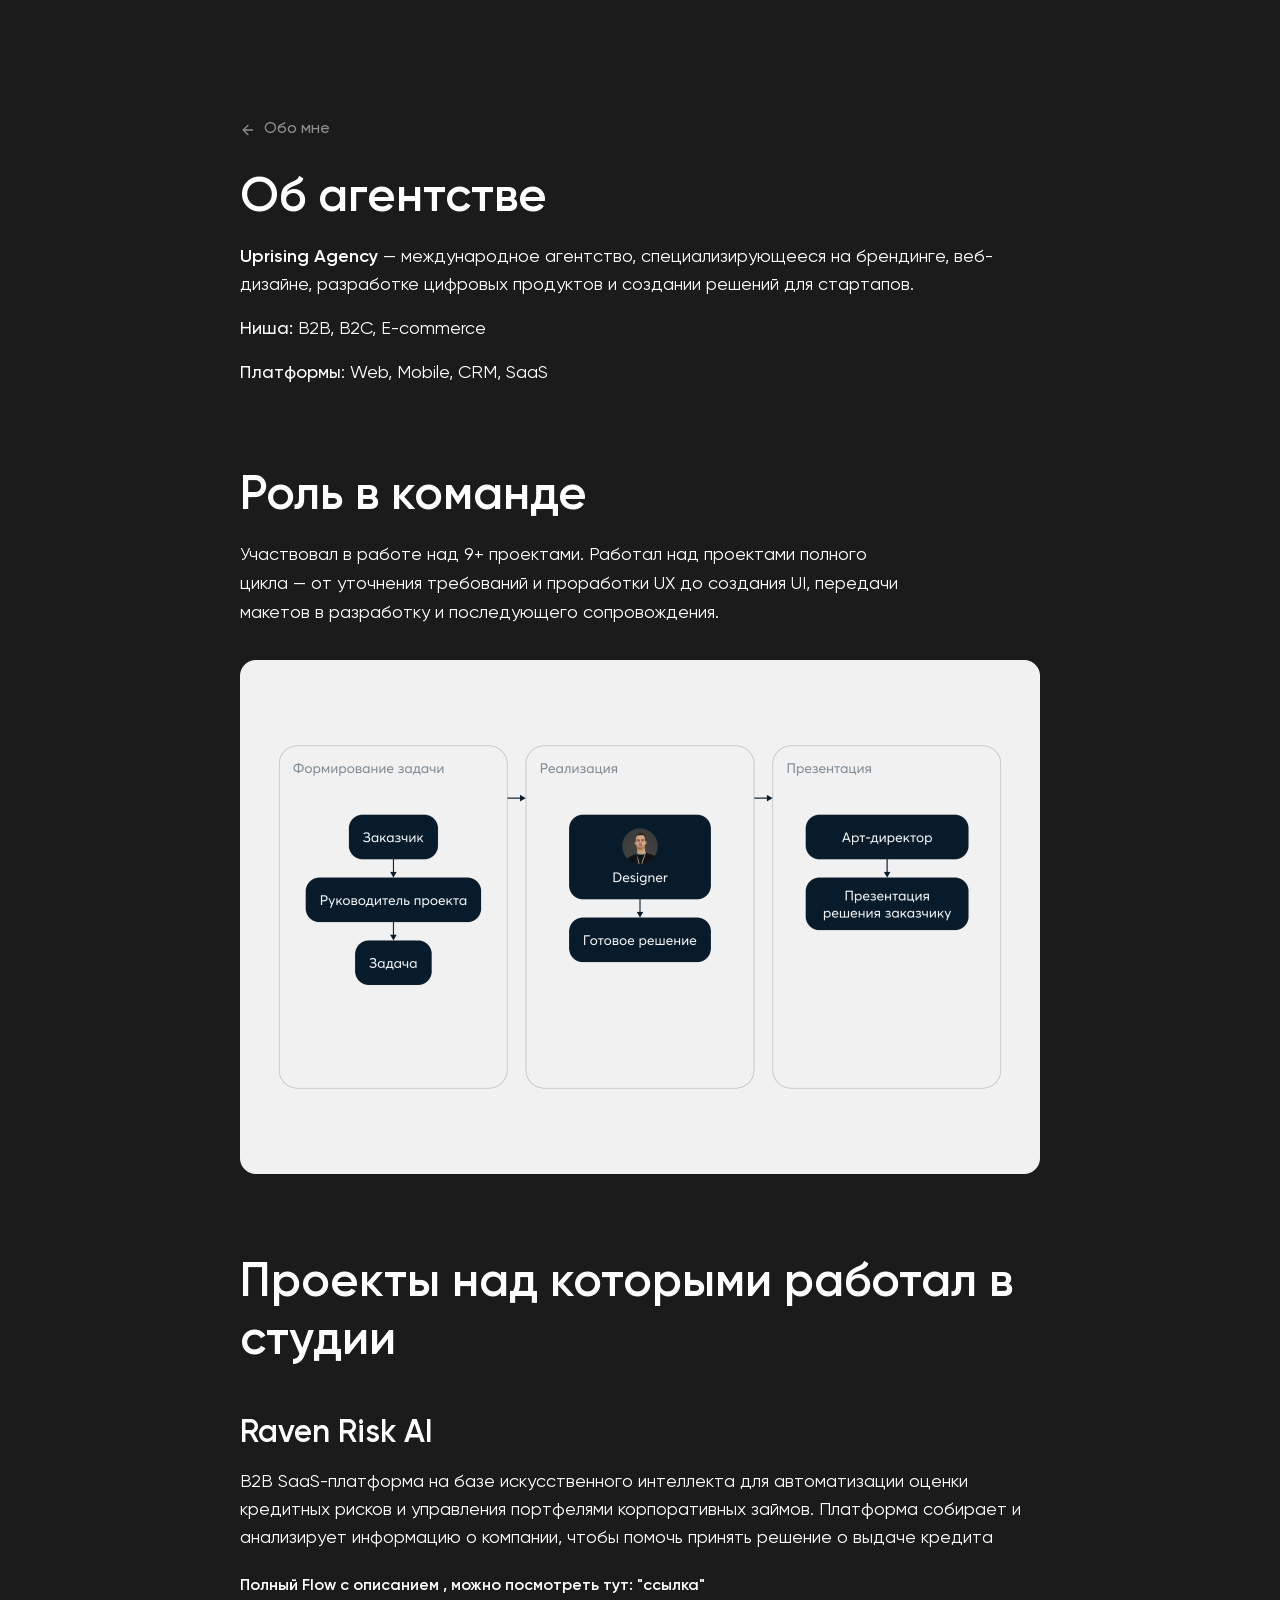
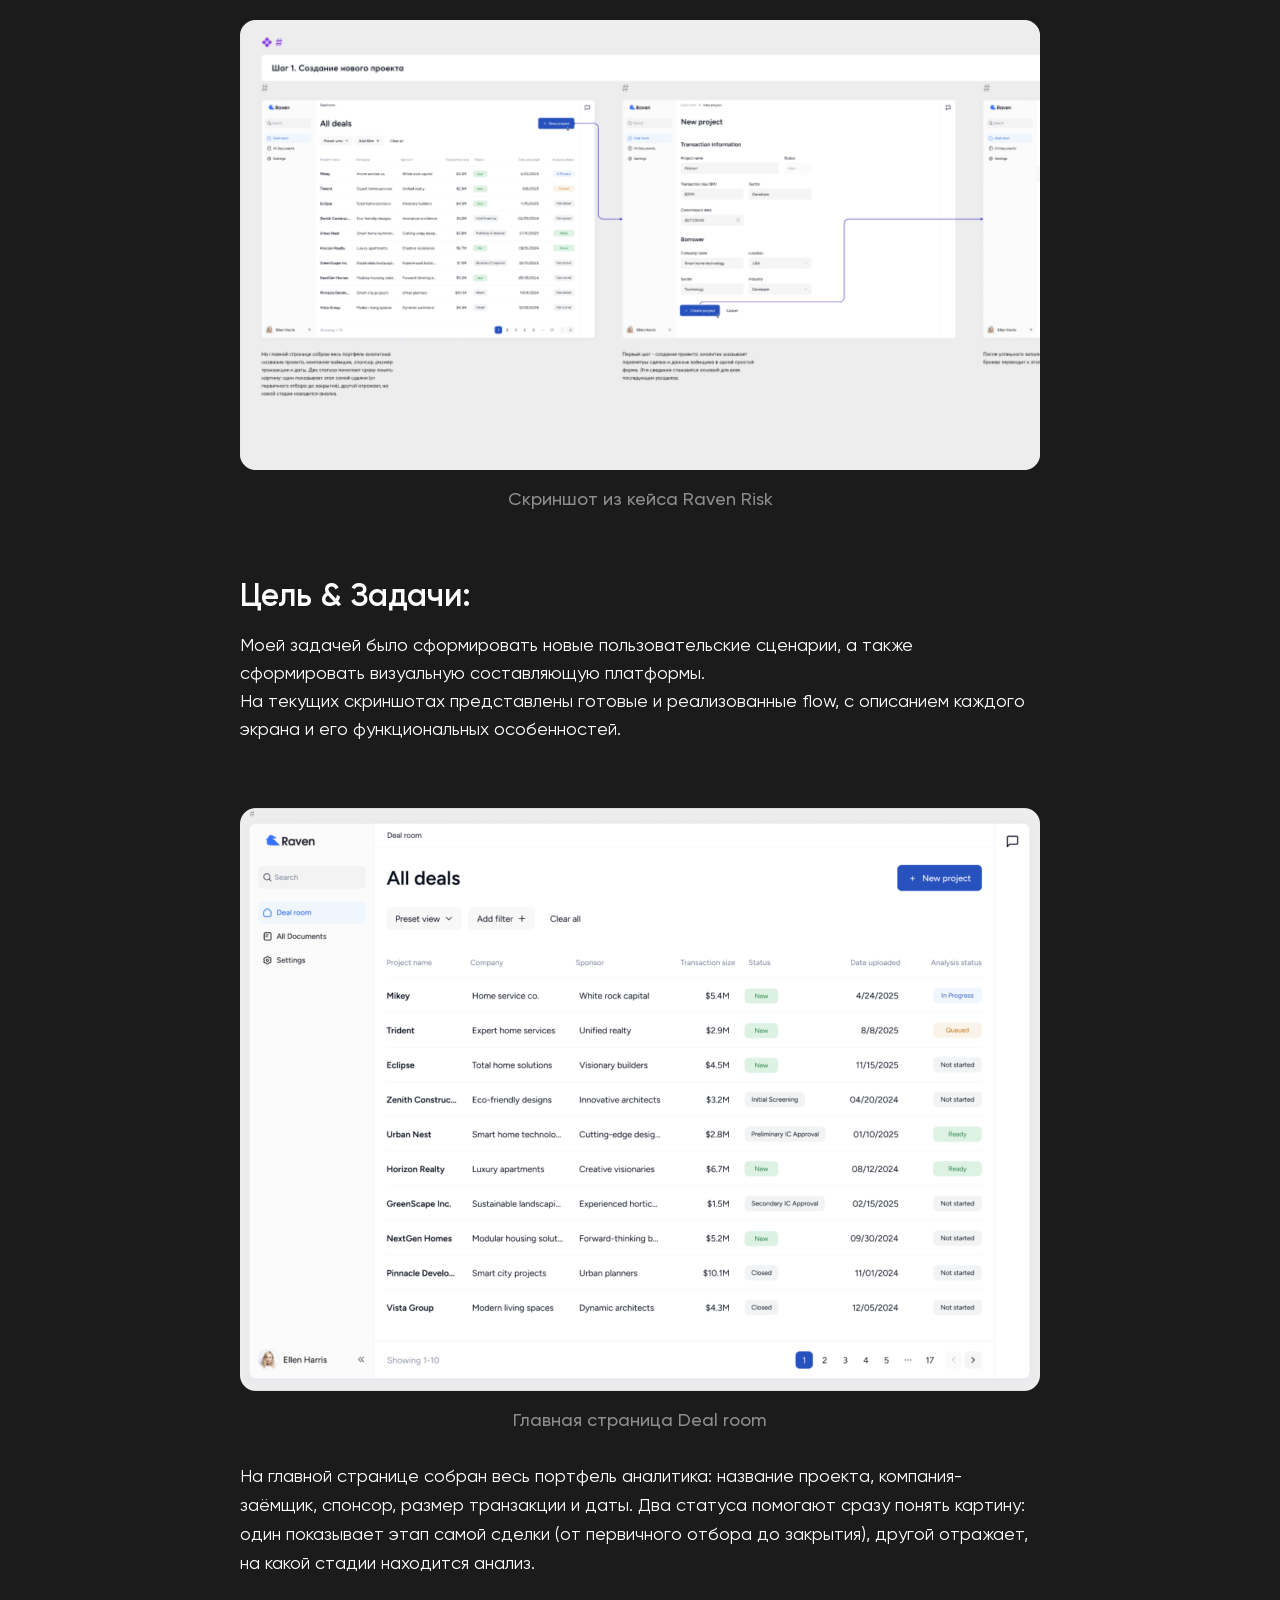
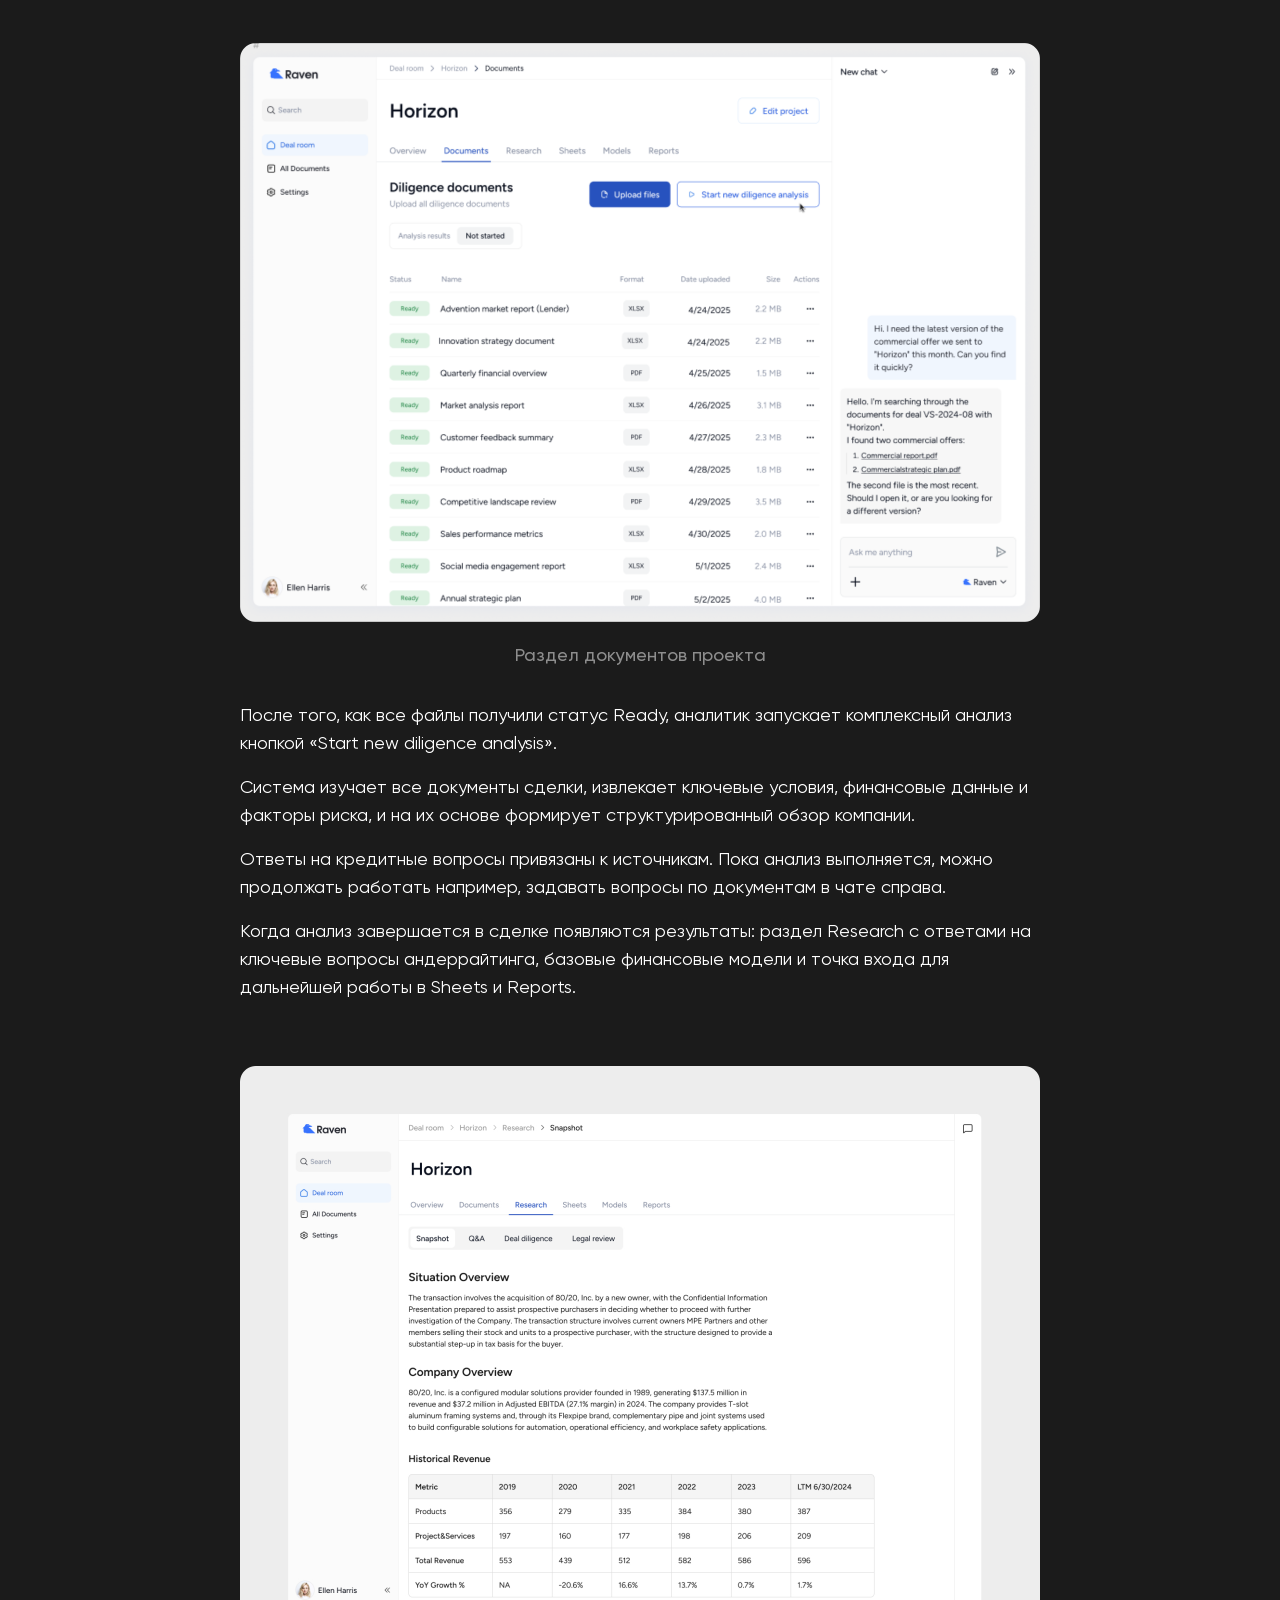
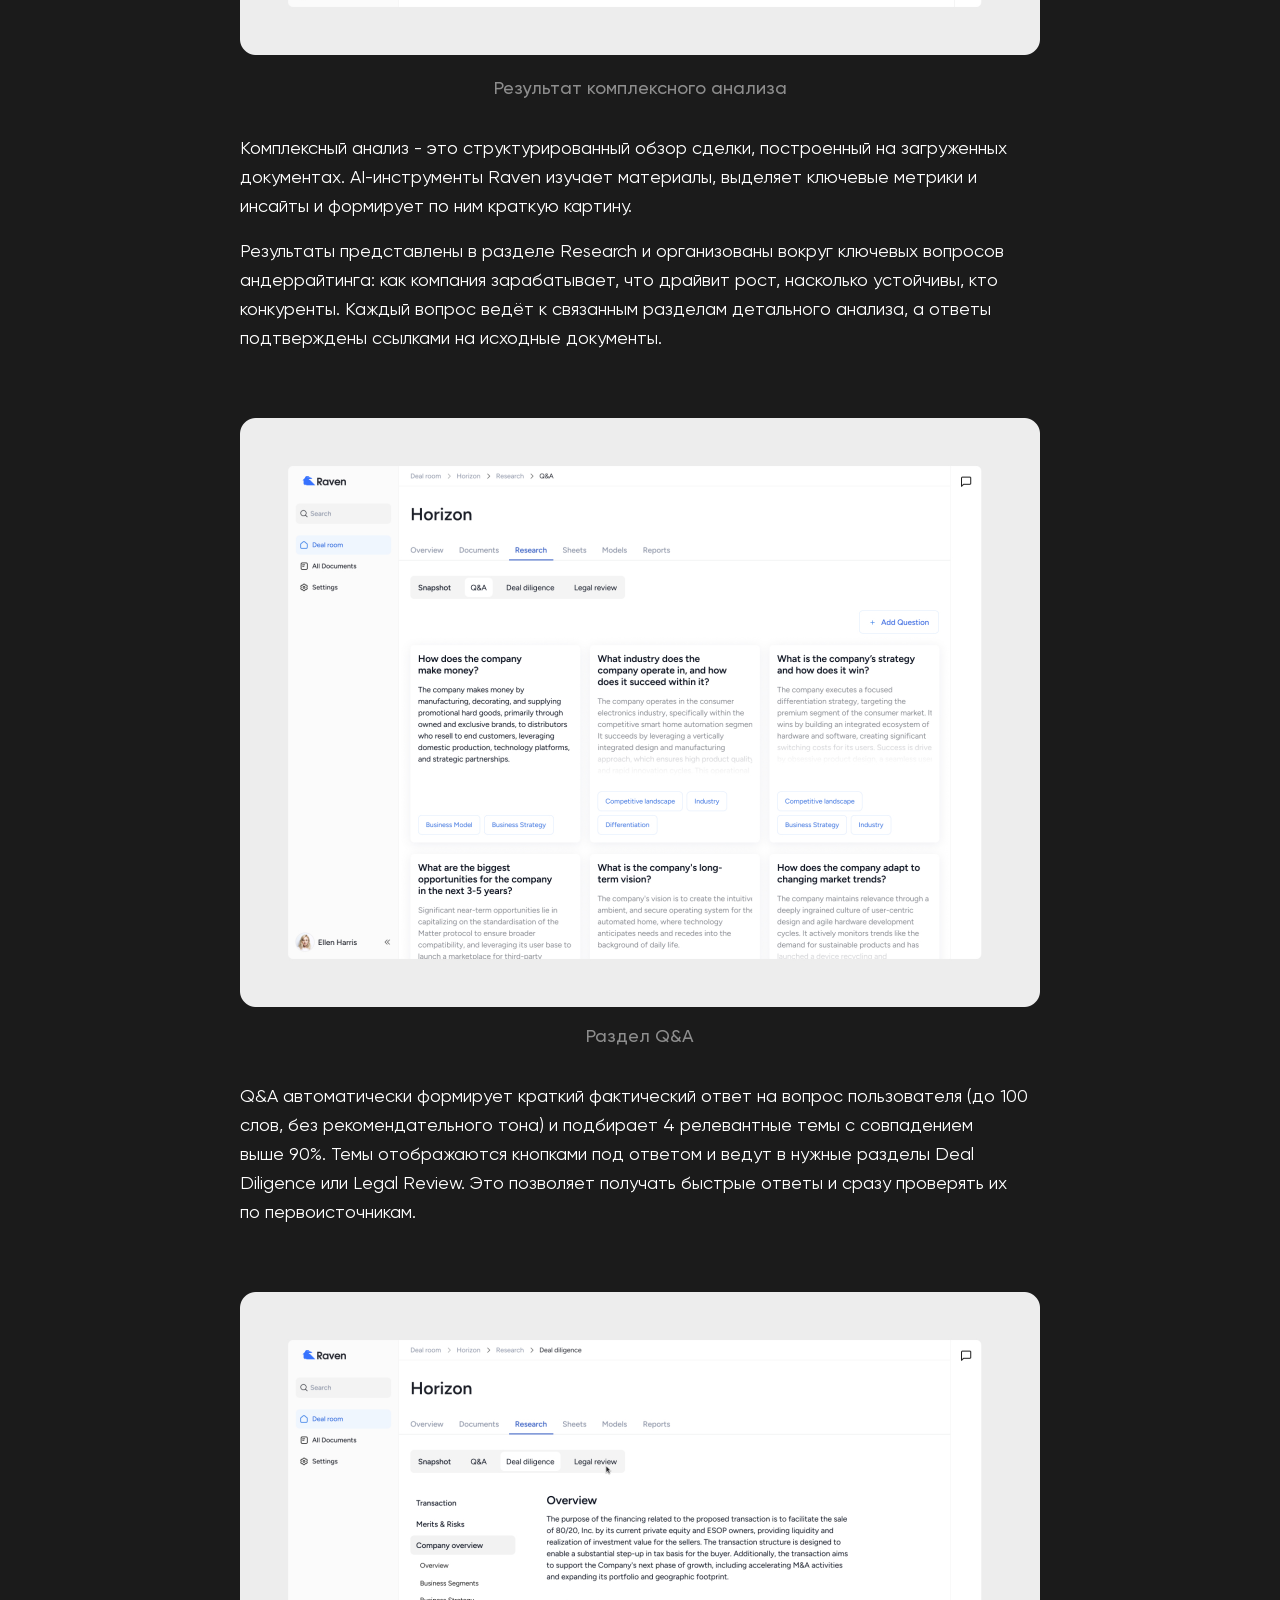
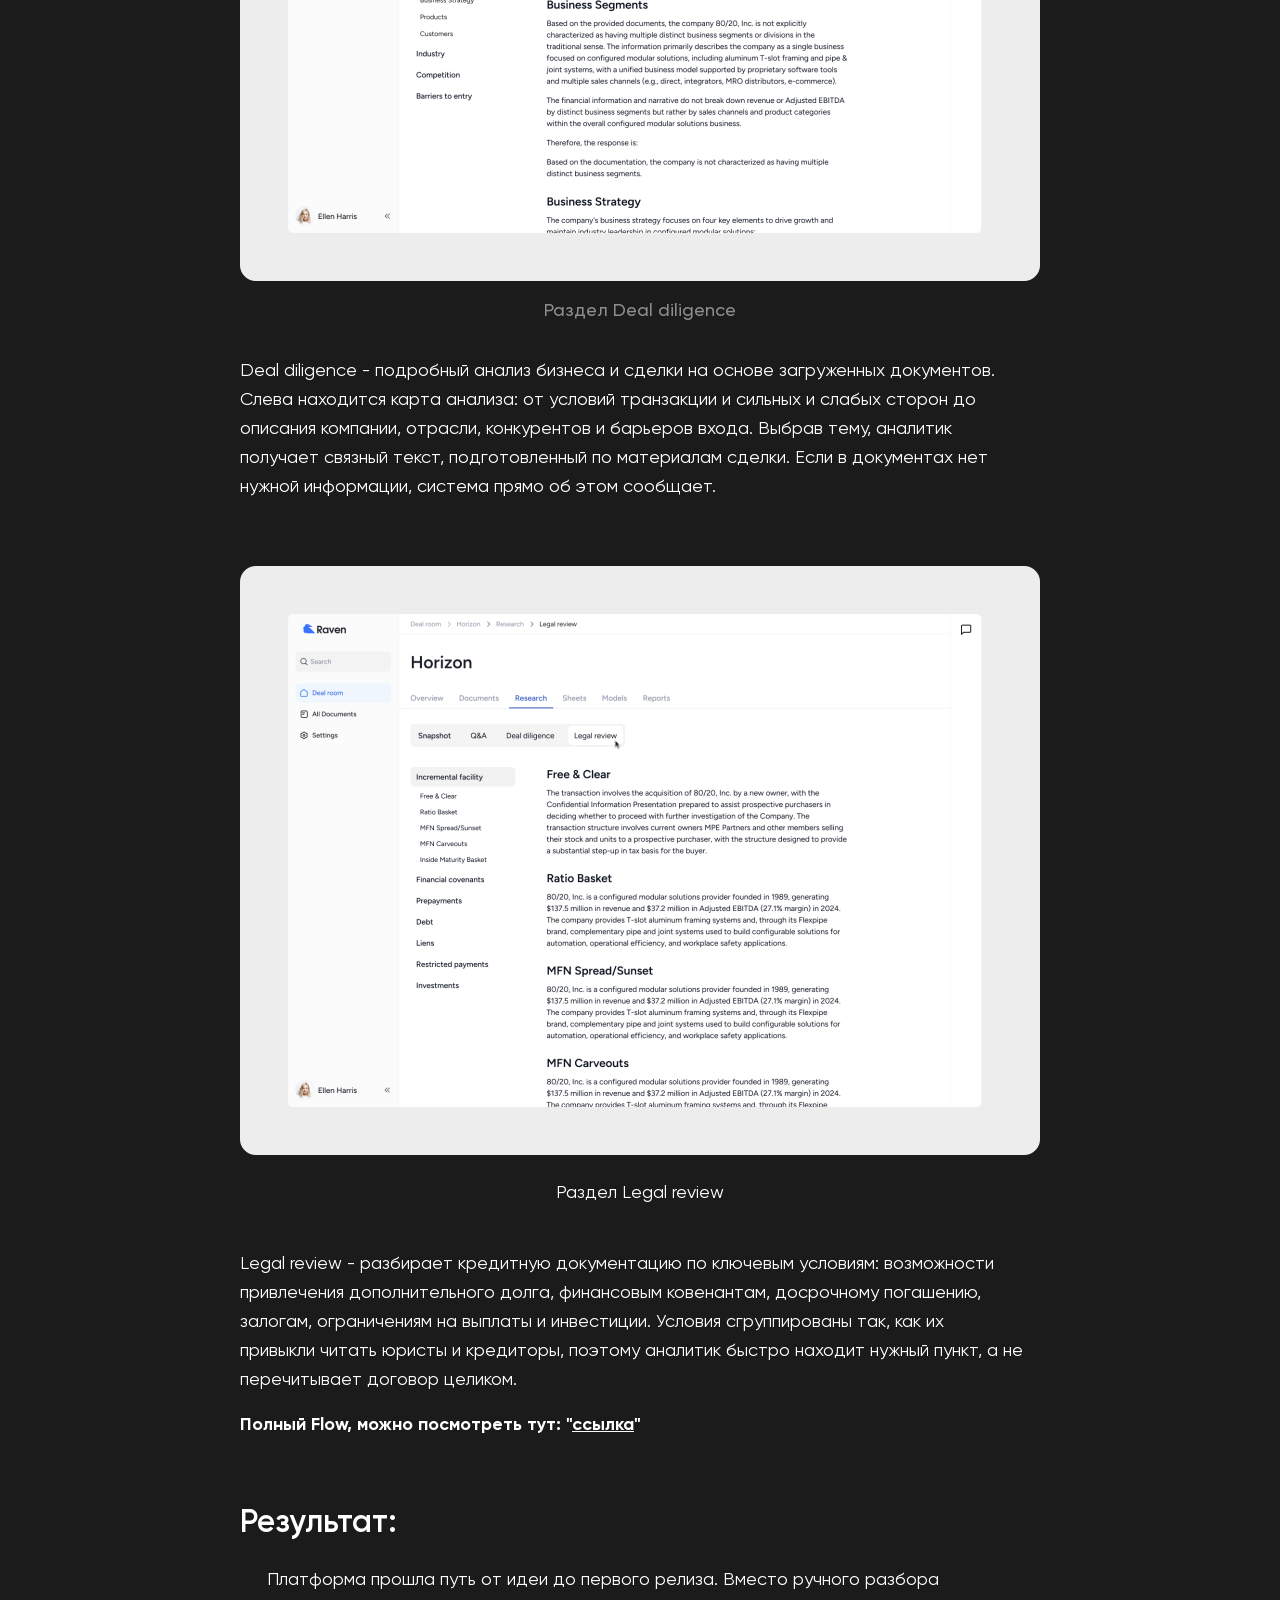
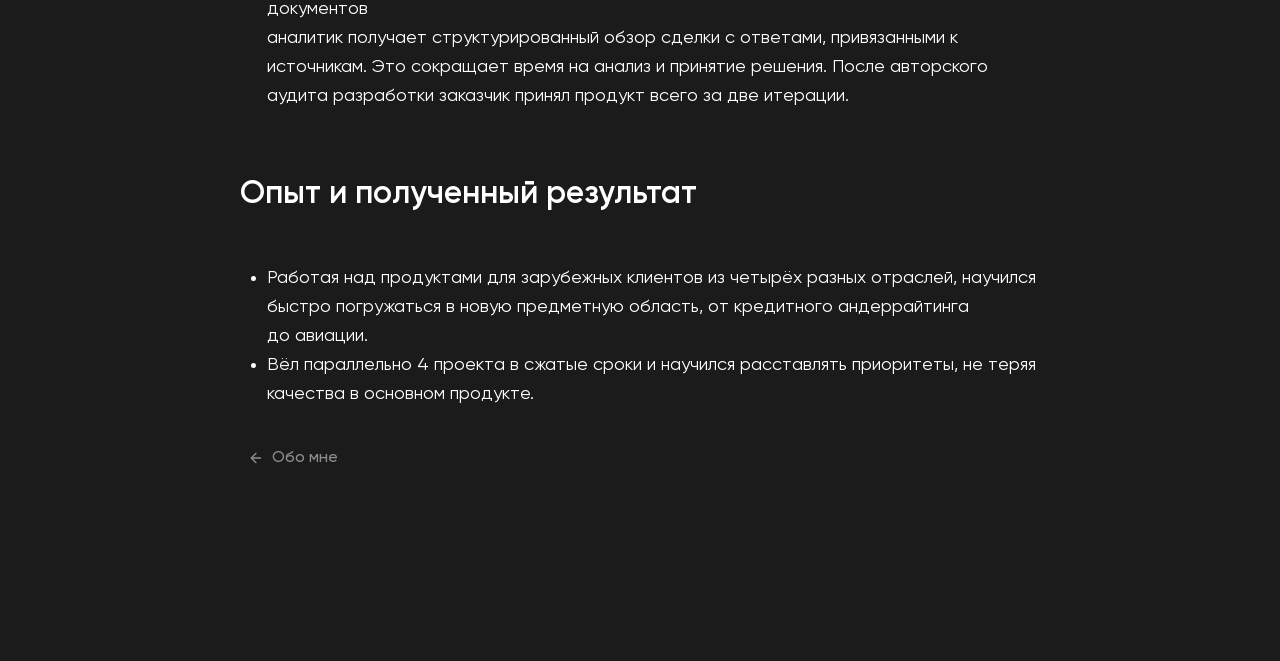
==== upricing.html @ 01b484eb "Add files via upload" ====
<!doctype html>
<html lang="ru">
<head>
  <meta charset="utf-8">
  <meta name="viewport" content="width=device-width, initial-scale=1">
  <title>Кейс Upricing — Эдгар Боровский</title>
  <link rel="stylesheet" href="styles.css">
  <link rel="stylesheet" href="case.css">
</head>
<body>
  <main class="cs" id="top">
    <a class="cs-back" href="index.html#cases">
      <img src="assets/arrow-left.svg" alt="" width="16" height="16">
      Обо мне
    </a>

    <div class="cs-content">
      <section class="cs-stack">
        <h1 class="cs-h2">Об агентстве</h1>
        <div class="cs-about">
          <p><strong>Uprising Agency</strong> — международное агентство, специализирующееся на брендинге, веб-<br class="wide">дизайне, разработке цифровых продуктов и создании решений для стартапов.</p>
          <p><b>Ниша:</b> B2B, B2C, E-commerce</p>
          <p><b>Платформы</b>: Web, Mobile, CRM, SaaS</p>
        </div>
      </section>

      <section class="cs-stack cs-stack--32">
        <div class="cs-stack">
          <h2 class="cs-h2">Роль в команде</h2>
          <p class="cs-role">Участвовал в работе над 9+ проектами. Работал над проектами полного <br class="wide">цикла — от уточнения требований и проработки UX до создания UI, передачи <br class="wide">макетов в разработку и последующего сопровождения.</p>
        </div>
        <img class="cs-shot" src="assets/case/role.png" alt="Схема работы: формирование задачи, реализация, презентация" width="800" height="514">
      </section>

      <section class="cs-stack cs-stack--44">
        <h2 class="cs-h2">Проекты над которыми работал в <br class="wide">студии</h2>

        <div class="cs-stack cs-stack--64">
          <div class="cs-stack cs-stack--24">
            <div class="cs-stack cs-stack--24">
              <div class="cs-stack">
                <h3 class="cs-h3">Raven Risk AI</h3>
                <p class="cs-text">B2B SaaS-платформа на базе искусственного интеллекта для автоматизации оценки <br class="wide">кредитных рисков и управления портфелями корпоративных займов. Платформа собирает и <br class="wide">анализирует информацию о компании, чтобы помочь принять решение о выдаче кредита</p>
              </div>
              <p class="cs-flow">Полный Flow с описанием , можно посмотреть тут: "<a href="#">ссылка</a>"</p>
            </div>
            <figure class="cs-figure">
              <img class="cs-shot" src="assets/case/raven-flow.png" alt="Flow создания нового проекта в Raven Risk" width="800" height="450">
              <figcaption class="cs-caption">Скриншот из кейса Raven Risk</figcaption>
            </figure>
          </div>

          <div class="cs-stack">
            <h3 class="cs-h3">Цель &amp; Задачи:</h3>
            <p class="cs-text">Моей задачей было сформировать новые пользовательские сценарии, а также <br class="wide">сформировать визуальную составляющую платформы.<br>На текущих скриншотах представлены готовые и реализованные flow, с описанием каждого <br class="wide">экрана и его функциональных особенностей.</p>
          </div>

          <div class="cs-stack cs-stack--28">
            <figure class="cs-figure">
              <img class="cs-shot" src="assets/case/deal-room.png" alt="Главная страница Deal room" width="800" height="583">
              <figcaption class="cs-caption">Главная страница Deal room</figcaption>
            </figure>
            <p class="cs-body">На главной странице собран весь портфель аналитика: название проекта, компания-<br class="wide">заёмщик, спонсор, размер транзакции и даты. Два статуса помогают сразу понять картину: <br class="wide">один показывает этап самой сделки (от первичного отбора до закрытия), другой отражает, <br class="wide">на какой стадии находится анализ.</p>
          </div>

          <div class="cs-stack cs-stack--32">
            <figure class="cs-figure cs-figure--20">
              <img class="cs-shot" src="assets/case/documents.png" alt="Раздел документов проекта" width="800" height="579" style="height: auto; aspect-ratio: 800 / 578.947;">
              <figcaption class="cs-caption">Раздел документов проекта</figcaption>
            </figure>
            <div class="cs-text cs-paragraphs">
              <p>После того, как все файлы получили статус Ready, аналитик запускает комплексный анализ <br class="wide">кнопкой «Start new diligence analysis».</p>
              <p>Система изучает все документы сделки, извлекает ключевые условия, финансовые данные и <br class="wide">факторы риска, и на их основе формирует структурированный обзор компании.</p>
              <p>Ответы на кредитные вопросы привязаны к источникам. Пока анализ выполняется, можно <br class="wide">продолжать работать например, задавать вопросы по документам в чате справа.</p>
              <p>Когда анализ завершается в сделке появляются результаты: раздел Research с ответами на <br class="wide">ключевые вопросы андеррайтинга, базовые финансовые модели и точка входа для <br class="wide">дальнейшей работы в Sheets и Reports.</p>
            </div>
          </div>

          <div class="cs-stack cs-stack--32">
            <figure class="cs-figure cs-figure--20">
              <img class="cs-shot" src="assets/case/analysis.png" alt="Результат комплексного анализа" width="800" height="589">
              <figcaption class="cs-caption">Результат комплексного анализа</figcaption>
            </figure>
            <div class="cs-body cs-paragraphs">
              <p>Комплексный анализ - это структурированный обзор сделки, построенный на загруженных <br class="wide">документах. AI-инструменты Raven изучает материалы, выделяет ключевые метрики и <br class="wide">инсайты и формирует по ним краткую картину.</p>
              <p>Результаты представлены в разделе Research и организованы вокруг ключевых вопросов <br class="wide">андеррайтинга: как компания зарабатывает, что драйвит рост, насколько устойчивы, кто <br class="wide">конкуренты. Каждый вопрос ведёт к связанным разделам детального анализа, а ответы <br class="wide">подтверждены ссылками на исходные документы.</p>
            </div>
          </div>

          <div class="cs-stack cs-stack--32">
            <figure class="cs-figure">
              <img class="cs-shot" src="assets/case/qa.png" alt="Раздел Q&amp;A" width="800" height="589">
              <figcaption class="cs-caption">Раздел Q&amp;A</figcaption>
            </figure>
            <p class="cs-body">Q&amp;A автоматически формирует краткий фактический ответ на вопрос пользователя (до 100 <br class="wide">слов, без рекомендательного тона) и подбирает 4 релевантные темы с совпадением <br class="wide">выше 90%. Темы отображаются кнопками под ответом и ведут в нужные разделы Deal <br class="wide">Diligence или Legal Review. Это позволяет получать быстрые ответы и сразу проверять их <br class="wide">по первоисточникам.</p>
          </div>

          <div class="cs-stack cs-stack--32">
            <figure class="cs-figure">
              <img class="cs-shot" src="assets/case/deal-diligence.png" alt="Раздел Deal diligence" width="800" height="589">
              <figcaption class="cs-caption">Раздел Deal diligence</figcaption>
            </figure>
            <p class="cs-body">Deal diligence - подробный анализ бизнеса и сделки на основе загруженных документов. <br class="wide">Слева находится карта анализа: от условий транзакции и сильных и слабых сторон до <br class="wide">описания компании, отрасли, конкурентов и барьеров входа. Выбрав тему, аналитик <br class="wide">получает связный текст, подготовленный по материалам сделки. Если в документах нет <br class="wide">нужной информации, система прямо об этом сообщает.</p>
          </div>

          <div class="cs-stack cs-stack--42">
            <figure class="cs-figure cs-figure--24">
              <img class="cs-shot" src="assets/case/legal-review.png" alt="Раздел Legal review" width="800" height="589">
              <figcaption class="cs-caption cs-caption--plain">Раздел Legal review</figcaption>
            </figure>
            <div class="cs-stack">
              <p class="cs-body">Legal review - разбирает кредитную документацию по ключевым условиям: возможности <br class="wide">привлечения дополнительного долга, финансовым ковенантам, досрочному погашению, <br class="wide">залогам, ограничениям на выплаты и инвестиции. Условия сгруппированы так, как их <br class="wide">привыкли читать юристы и кредиторы, поэтому аналитик быстро находит нужный пункт, а не <br class="wide">перечитывает договор целиком.</p>
              <p class="cs-flow cs-flow--bold">Полный Flow, можно посмотреть тут: "<a href="https://www.figma.com/design/3xK4tqMy4B4X67YtseuCO9/Cases?node-id=1-6911&amp;t=hED5zXnzmqrRlIx5-1" target="_blank" rel="noopener">ссылка</a>"</p>
            </div>
          </div>

          <div class="cs-stack cs-stack--24">
            <h3 class="cs-h3">Результат:</h3>
            <p class="cs-body cs-indent">Платформа прошла путь от идеи до первого релиза. Вместо ручного разбора документов <br class="wide">аналитик получает структурированный обзор сделки с ответами, привязанными к <br class="wide">источникам. Это сокращает время на анализ и принятие решения. После авторского <br class="wide">аудита разработки заказчик принял продукт всего за две итерации.</p>
          </div>

          <div class="cs-stack cs-stack--51">
            <h3 class="cs-h3">Опыт и полученный результат</h3>
            <ul class="cs-list cs-body">
              <li>Работая над продуктами для зарубежных клиентов из четырёх разных отраслей, научился <br class="wide">быстро погружаться в новую предметную область, от кредитного андеррайтинга <br class="wide">до авиации.</li>
              <li>Вёл параллельно 4 проекта в сжатые сроки и научился расставлять приоритеты, не теряя <br class="wide">качества в основном продукте.</li>
            </ul>
          </div>
        </div>
      </section>
    </div>

    <a class="cs-back cs-back--bottom" href="index.html#cases">
      <img src="assets/arrow-left.svg" alt="" width="16" height="16">
      Обо мне
    </a>
  </main>

  <button class="to-top" type="button" aria-label="Наверх">
    <img src="assets/chevron-up.svg" alt="" width="24" height="24">
  </button>

  <script src="case.js"></script>
</body>
</html>
---- styles.css ----
/* ========== Шрифты ========== */
@font-face { font-family: "Gilroy"; font-weight: 400; font-display: swap; src: url("fonts/Gilroy-Regular.ttf") format("truetype"); }
@font-face { font-family: "Gilroy"; font-weight: 500; font-display: swap; src: url("fonts/Gilroy-Medium.ttf") format("truetype"); }
@font-face { font-family: "Gilroy"; font-weight: 600; font-display: swap; src: url("fonts/Gilroy-Semibold.ttf") format("truetype"); }
@font-face { font-family: "Averta CY"; font-weight: 400; font-display: swap; src: url("fonts/AvertaCY-Regular.otf") format("opentype"); }

/* ========== Цвета из макета ========== */
:root {
  --bg: #1b1b1b;
  --card: #202020;
  --panel: #242424;
  --info: #262626;
  --tag: #272727;
  --button: #2e2e2e;
  --active: #313131;
  --surface: #1f1f1f;
  --border: #2f2f2f;
  --button-hover: #0058fb;
  --button-pressed: #2c76ff;
  --text: #fff;
}

/* ========== База ========== */
*, *::before, *::after { box-sizing: border-box; margin: 0; padding: 0; }
html { scroll-behavior: smooth; }
#contacts, #cases { scroll-margin-top: 40px; }
body {
  background: var(--bg);
  color: var(--text);
  font-family: "Gilroy", sans-serif;
  font-size: 16px;
  line-height: 24px;
  -webkit-font-smoothing: antialiased;
  overflow-wrap: break-word;
}
img { display: block; }
a { color: inherit; text-decoration: none; }
button { font: inherit; color: inherit; background: none; border: 0; cursor: pointer; }
a:focus-visible, button:focus-visible { outline: 2px solid var(--text); outline-offset: 2px; }
.underline { text-decoration: underline; text-decoration-thickness: from-font; text-underline-position: from-font; }

/* ========== Навигация, закреплённая внизу экрана ========== */
.dock {
  position: fixed;
  z-index: 10;
  bottom: 28px;
  left: 50%;
  transform: translateX(-50%);
  width: 494px;
  padding: 12px 16px;
  border-radius: 100px;
  background: var(--panel);
}
.nav { display: flex; align-items: center; gap: 4px; }
.nav a { flex-shrink: 0; padding: 8px 20px; border-radius: 100px; font-weight: 500; line-height: 19px; white-space: nowrap; }
.nav a.is-active { padding-block: 12px; background: var(--active); font-weight: 600; line-height: 20px; }

/* ========== Колонка страницы ========== */
.page { width: 800px; margin: 0 auto; padding: 120px 0 124px; }

/* ========== Обо мне ========== */
.about { display: flex; flex-direction: column; gap: 44px; }
.about__head { display: flex; flex-direction: column; align-items: flex-start; }
.avatar { position: relative; width: 160px; height: 160px; overflow: hidden; border-radius: 16px; background: #333; }
.avatar img { position: absolute; width: 433.53%; height: 289.08%; left: -171.18%; top: -54.7%; max-width: none; }
.about__name { margin-top: 32px; font-size: 64px; font-weight: 600; line-height: 77px; }
.about__age { margin-top: 12px; font-size: 24px; line-height: 29px; color: #ebebeb; opacity: .5; }
.about__body { display: flex; align-items: flex-start; justify-content: space-between; }
.about__text { width: 470px; font-size: 18px; line-height: 28px; text-wrap: pretty; }
.about__text p + p { margin-top: 16px; }

.aside { display: flex; flex-direction: column; gap: 15px; width: 256px; flex-shrink: 0; }
.info-card {
  position: relative;
  display: flex;
  flex-direction: column;
  align-items: flex-start;
  padding: 24px;
  border-radius: 16px;
  background: var(--info);
  font-size: 18px;
  font-weight: 500;
  line-height: 28px;
}
.info-card__label { font-size: 18px; font-weight: 500; line-height: 28px; opacity: .5; }
.info-card__phone { margin-top: 12px; line-height: 22px; }
.info-card__links { display: flex; align-items: center; gap: 8px; margin-top: 24px; }
.info-card__cv { margin-top: 24px; }
.doodle { position: absolute; pointer-events: none; }
.doodle--contacts { top: 16.9px; right: 16.46px; }
.doodle--resume { top: 13px; right: 8px; }

/* ========== Раскрывающиеся разделы ========== */
.sections { display: flex; flex-direction: column; gap: 42px; margin-top: 70px; }
.acc__toggle { display: flex; align-items: center; justify-content: space-between; width: 100%; height: 59px; text-align: left; }
.acc:first-child .acc__toggle { height: 60px; }
.acc__title { font-size: 48px; font-weight: 600; line-height: 58px; }
.acc__icon { position: relative; width: 32px; height: 32px; flex-shrink: 0; }
.acc__icon img { position: absolute; left: 1.667px; }
.acc__plus { top: 2.333px; }
.acc__minus { top: 3.333px; visibility: hidden; }
.acc.is-open .acc__plus { visibility: hidden; }
.acc.is-open .acc__minus { visibility: visible; }
.acc__panel { display: grid; grid-template-rows: 0fr; visibility: hidden; transition: grid-template-rows .35s ease, visibility .35s; }
.acc.is-open .acc__panel { grid-template-rows: 1fr; visibility: visible; }
.acc__clip { min-height: 0; overflow: hidden; }
.acc__content { margin-top: 32px; }

/* Навыки */
.abilities { display: flex; align-items: flex-start; gap: 44px; }
.abilities__col { display: flex; flex-direction: column; gap: 42px; }
.abilities__col--left { width: 396px; }
.abilities__col--right { width: 360px; }
.group { display: flex; flex-direction: column; gap: 16px; }
.group--ai { gap: 24px; }
.group__title { font-size: 32px; font-weight: 600; line-height: 38px; }
.subgroup { display: flex; flex-direction: column; gap: 16px; }
.subgroup__title { font-size: 24px; font-weight: 600; line-height: 29px; }
.tags { display: flex; flex-direction: column; gap: 16px; }
.tags ul { display: flex; gap: 12px; list-style: none; }
.tags li { flex-shrink: 0; padding: 8px 12px; border: 1px solid var(--border); border-radius: 16px; background: var(--tag); white-space: nowrap; }
.note { margin-top: 12px; opacity: .5; }

/* Достижения */
.awards { display: flex; gap: 16px; }
.award { display: flex; flex-direction: column; justify-content: space-between; gap: 24px; width: 390px; padding: 24px; border-radius: 16px; background: var(--surface); }
.award__main { display: flex; flex-direction: column; gap: 16px; }
.award__photo { position: relative; height: 240px; border: 1px solid var(--border); border-radius: 8px; overflow: hidden; }
.award__photo img { position: absolute; left: 0; top: -.01%; width: 100.69%; height: 100.02%; max-width: none; }
.award__art { position: relative; height: 240px; }
.award__art img { position: absolute; left: calc(50% + .31px); top: calc(50% + .24px); transform: translate(-50%, -50%); }
.award__text { font-size: 18px; line-height: 28px; }
.years { display: flex; gap: 8px; list-style: none; }
.years li { padding: 4px 8px 3px; border-radius: 7px; background: rgba(167, 167, 167, .06); font-family: "Averta CY", "Gilroy", sans-serif; line-height: 19px; }

/* Опыт работы */
.jobs { display: flex; flex-direction: column; gap: 28px; }
.job { display: flex; flex-direction: column; align-items: flex-start; gap: 24px; padding: 24px; border-radius: 16px; background: var(--surface); font-size: 18px; line-height: 28px; }
.job .button { font-size: 16px; }
.job__body { display: flex; flex-direction: column; gap: 24px; width: 100%; }
.job--first .job__body { gap: 20px; }
.job__head { display: flex; align-items: center; gap: 16px; }
.job__name { margin-bottom: 4px; font-size: 24px; font-weight: 600; line-height: 29px; }
.job__dates { opacity: .5; }
.job__results { max-width: 734px; }
.job__results > p { margin-bottom: 16px; }
.job--first .job__results > p { font-weight: 500; }
.job__results ul { list-style: none; }
.job__results li { position: relative; margin-left: 27px; }
.job__results li::before { content: ""; position: absolute; left: -16px; top: 12px; width: 4px; height: 4px; border-radius: 50%; background: currentColor; }

.logo { position: relative; flex-shrink: 0; width: 76px; height: 76px; overflow: hidden; border-radius: 16px; background: #fff; }
.logo > img { position: absolute; max-width: none; }
.logo--uprising > img { left: 12.6%; top: 12.96%; width: 73.88%; height: 73.88%; }
.logo--carloson { background: #bcbcbc; }
.logo--carloson > img, .logo--disarto > img { inset: 0; width: 100%; height: 100%; object-fit: cover; }
.logo--bash > img { left: 14.82%; top: 14.25%; width: 70.74%; height: 70.74%; }

/* Образование */
.study { display: flex; align-items: stretch; gap: 16px; }
.study__card { display: flex; flex-direction: column; gap: 32px; padding: 24px; border-radius: 16px; background: var(--surface); }
.study__card--main { width: 487px; min-height: 402px; }
.study__card--extra { width: 297px; }
.study__title { font-size: 24px; font-weight: 600; line-height: 29px; }
.study__college { display: flex; flex-direction: column; align-items: flex-start; gap: 16px; font-size: 18px; line-height: 28px; }
.study__link { font-weight: 600; line-height: 22px; }
.study .logo { width: 52px; height: 52px; border-radius: 13px; }
.logo--college { background: linear-gradient(to bottom, #1636fe, #7c24f2); }
.logo--disarto { background: #afafaf; }
.logo--figma { background: #303030; }
.logo--figma > img { left: 16.25px; top: 11.375px; width: 19.5px; height: 29.25px; object-fit: cover; }
/* Значок колледжа собран из восьми частей, как в макете */
.part { position: absolute; }
.part--0 { left: 36.4px; top: 29.9px; width: 7.8px; height: 26px; }
.part--1 { left: 29.9px; top: 36.4px; width: 5.2px; height: 20.8px; }
.part--2 { left: 5.2px; top: 27.3px; width: 7.8px; height: 26px; transform: rotate(90deg); }
.part--3 { left: 2.6px; top: 22.1px; width: 5.2px; height: 20.8px; transform: rotate(90deg); }
.part--4 { left: 7.8px; top: -2.6px; width: 7.8px; height: 26px; transform: rotate(180deg); }
.part--5 { left: 16.9px; top: -3.9px; width: 5.2px; height: 20.8px; transform: rotate(180deg); }
.part--6 { left: 39px; top: 0; width: 7.8px; height: 26px; transform: rotate(-90deg); }
.part--7 { left: 44.2px; top: 10.4px; width: 5.2px; height: 20.8px; transform: rotate(-90deg); }
.courses { display: flex; flex-direction: column; gap: 24px; list-style: none; }
.courses li { display: flex; flex-direction: column; gap: 16px; }
.course { display: flex; flex-direction: column; align-items: flex-start; gap: 4px; }
.course__row { display: flex; align-items: center; justify-content: space-between; width: 100%; }
.course__name { font-size: 18px; font-weight: 600; line-height: 22px; }
.course__date, .course__school { opacity: .5; }

/* ========== Кейсы ========== */
.cases__title { margin-top: 70px; font-size: 48px; font-weight: 600; line-height: 59px; }
.cases__list { display: flex; flex-direction: column; gap: 56px; margin-top: 39px; }

.case { display: flex; flex-direction: column; gap: 32px; padding: 20px; border-radius: 16px; background: var(--card); }
.case__top { display: flex; flex-direction: column; gap: 24px; }

.cover { position: relative; height: 400px; overflow: hidden; border: 1px solid var(--border); border-radius: 24px; }
.cover > img { position: absolute; max-width: none; }

.cover--upricing { background: #efefef; }
.cover--upricing > img { width: 100%; height: 174.92%; left: .05%; top: .08%; }

.cover--carloson {
  background:
    url("data:image/svg+xml;utf8,<svg viewBox='0 0 760 400' xmlns='http://www.w3.org/2000/svg' preserveAspectRatio='none'><rect x='0' y='0' height='100%' width='100%' fill='url(%23grad)' opacity='0.6'/><defs><radialGradient id='grad' gradientUnits='userSpaceOnUse' cx='0' cy='0' r='10' gradientTransform='matrix(0 20 -26.281 0 380 200)'><stop stop-color='rgba(217,217,217,0.5)' offset='0'/><stop stop-color='rgba(115,115,115,0)' offset='1'/></radialGradient></defs></svg>") center / 100% 100%,
    rgb(20, 20, 20);
}
.cover--carloson > img { width: 52.11%; height: 132%; left: 23.95%; top: -10.87%; }

.cover--bash { background: #fedfd0; }
.cover--bash > img { width: 52.74%; height: 101%; left: 23.63%; top: -.5%; }

.cover--walleto { background: #212221; }
.cover--walleto > img { inset: 0; width: 100%; height: 100%; object-fit: cover; }

.cover__tags { position: absolute; left: 15px; bottom: 15px; display: flex; gap: 8px; }
.cover__tags li { list-style: none; padding: 4px 8px; border-radius: 8px; background: var(--card); font-family: "Averta CY", "Gilroy", sans-serif; line-height: 19px; }

.case__info { display: flex; align-items: flex-end; justify-content: space-between; }
.case__about { display: flex; flex-direction: column; gap: 16px; width: 423px; }
.case__name { font-size: 32px; font-weight: 600; line-height: 38px; }
.case__desc { opacity: .8; }
.case__buttons { display: flex; align-items: center; gap: 8px; flex-shrink: 0; }
.button { display: flex; align-items: center; gap: 4px; padding: 18px; border-radius: 26px; font-weight: 500; line-height: 19px; white-space: nowrap; }
/* Состояния кнопки: обычная, наведение, нажатие */
.button--filled { background: var(--button); transition: background-color .15s ease; }
@media (hover: hover) {
  .button--filled:hover { background: var(--button-hover); }
}
.button--filled:active { background: var(--button-pressed); }

.case__details { display: flex; flex-direction: column; gap: 24px; }
.block { display: flex; flex-direction: column; gap: 16px; }
.block__title { font-size: 24px; font-weight: 600; line-height: 29px; }
/* В первых трёх карточках макета эти заголовки прозрачные: место занимают, но не видны */
.block__title--hidden { color: transparent; user-select: none; }

/* Таблица «задача — результат» */
.table { list-style: none; }
.table__row { display: flex; }
.table__row:not(:last-child) { margin-bottom: -1px; }
.table__task, .table__result { padding: 16px; border: 1px solid var(--border); }
.table__task { width: 320px; flex-shrink: 0; margin-right: -1px; background: var(--info); font-weight: 600; }
.table__result { flex: 1; min-width: 0; }
.table__row:first-child .table__task { border-top-left-radius: 24px; }
.table__row:first-child .table__result { border-top-right-radius: 24px; }
.table__row:last-child .table__task { border-bottom-left-radius: 24px; }
.table__row:last-child .table__result { border-bottom-right-radius: 24px; }

.skills { display: flex; flex-wrap: wrap; gap: 8px; list-style: none; }
.skills li { padding: 8px 12px; border: 1px solid var(--border); border-radius: 16px; background: var(--tag); white-space: nowrap; }

/* Четвёртая карточка (Walleto) отличается в макете */
.case--walleto { padding: 24px; border-radius: 24px; }
.case--walleto .case__buttons { gap: 4px; }
.case--walleto .table__task { background: var(--panel); }

/* ========== Узкие экраны (мобильного макета в Figma нет) ========== */
@media (max-width: 839px) {
  .page { width: auto; padding: 48px 16px 112px; }
  .dock { bottom: 16px; width: max-content; max-width: calc(100% - 32px); padding: 8px; }
  .nav { overflow-x: auto; scrollbar-width: none; }
  .nav { gap: 2px; }
  .nav a { padding-inline: 9px; font-size: 13px; }
  .about__name { font-size: 44px; line-height: 1.2; }
  .about__body { flex-direction: column; gap: 32px; }
  .about__text, .aside { width: 100%; }
  .wide { display: none; }
  .acc__title, .cases__title { font-size: 32px; }
  .abilities, .awards, .study { flex-direction: column; }
  .abilities__col--left, .abilities__col--right, .award, .study__card--main, .study__card--extra { width: 100%; }
  .study__card--main { min-height: 0; }
  .tags ul { flex-wrap: wrap; }
  .tags li { flex-shrink: 1; white-space: normal; }
  .job { padding: 16px; }
  .case, .case--walleto { padding: 16px; }
  .cover { height: auto; aspect-ratio: 19 / 10; }
  .case__info { flex-direction: column; align-items: flex-start; gap: 16px; }
  .case__about { width: 100%; }
  .case__buttons { flex-wrap: wrap; }
  .table__row { flex-direction: column; }
  .table__task { width: auto; margin: 0 0 -1px; }
  .table__row:first-child .table__result,
  .table__row:last-child .table__task { border-radius: 0; }
  .table__row:first-child .table__task { border-radius: 24px 24px 0 0; }
  .table__row:last-child .table__result { border-radius: 0 0 24px 24px; }
  .skills li { white-space: normal; }
}

@media (prefers-reduced-motion: reduce) {
  html { scroll-behavior: auto; }
  *, *::before, *::after { transition: none !important; }
}

.no-motion, .no-motion * { scroll-behavior: auto !important; transition: none !important; }
---- case.css ----
/* Страница кейса. Шрифты, цвета и сброс стилей берутся из styles.css */
@font-face { font-family: "Gilroy"; font-weight: 700; font-display: swap; src: url("fonts/Gilroy-Bold.ttf") format("truetype"); }

.cs { width: 800px; margin: 0 auto; padding: 120px 0 185px; font-size: 18px; line-height: 28px; }

.cs-back { display: flex; align-items: center; gap: 8px; width: max-content; font-size: 16px; font-weight: 500; line-height: 19px; opacity: .5; transition: opacity .15s ease; }
.cs-back:hover, .cs-back:focus-visible { opacity: 1; }
.cs-back--bottom { margin: 32px 0 0; padding: 8px; }

.cs-content { display: flex; flex-direction: column; gap: 80px; margin-top: 30px; }
.cs-stack { display: flex; flex-direction: column; gap: 16px; }
.cs-stack--24 { gap: 24px; }
.cs-stack--28 { gap: 28px; }
.cs-stack--32 { gap: 32px; }
.cs-stack--42 { gap: 42px; }
.cs-stack--44 { gap: 44px; }
.cs-stack--51 { gap: 51px; }
.cs-stack--64 { gap: 64px; }

.cs-h2, .cs-h3, .cs-caption, .cs-flow { font-feature-settings: "locl" 0; }
.cs-h2 { font-size: 48px; font-weight: 600; line-height: 58px; }
.cs-h3 { font-size: 32px; font-weight: 600; line-height: 38px; }

.cs-about p + p, .cs-paragraphs p + p { margin-top: 16px; }
.cs-about strong { font-weight: 600; }
.cs-about b { font-weight: 500; }
.cs-role { width: 666px; line-height: 29px; }
.cs-text { line-height: 28px; }
.cs-body { line-height: 29px; }
.cs-flow { font-size: 16px; font-weight: 600; line-height: 20px; }
.cs-flow--bold a { text-decoration: underline; } /* в макете подчёркнута только эта ссылка */
.cs-flow--bold { font-size: 18px; font-weight: 700; line-height: 29px; }

.cs-figure { display: flex; flex-direction: column; align-items: center; gap: 16px; }
.cs-figure--20 { gap: 20px; }
.cs-figure--24 { gap: 24px; }
.cs-shot { display: block; width: 800px; }
.cs-caption { font-weight: 500; text-align: center; opacity: .5; }
.cs-caption--plain { font-weight: 400; line-height: 29px; opacity: 1; }

.cs-indent { padding-left: 27px; }
.cs-list { list-style: none; }
.cs-list li { position: relative; padding-left: 27px; }
.cs-list li::before { content: ""; position: absolute; left: 11px; top: 12px; width: 5px; height: 5px; border-radius: 50%; background: currentColor; }

/* Плавающая стрелка «наверх» */
.to-top {
  position: fixed;
  z-index: 10;
  bottom: 28px;
  left: calc(50% + 432px);
  display: flex;
  padding: 12px;
  border-radius: 100px;
  background: #323232;
  opacity: 0;
  visibility: hidden;
  transition: opacity .2s ease, visibility .2s;
}
.to-top.is-visible { opacity: 1; visibility: visible; }

/* Если справа от колонки не хватает места, стрелка прижимается к краю окна */
@media (max-width: 1000px) {
  .to-top { left: auto; right: 16px; bottom: 16px; }
}

@media (max-width: 839px) {
  .cs { width: auto; padding: 48px 16px 112px; }
  .wide { display: none; }
  .cs-h2 { font-size: 32px; line-height: 1.2; }
  .cs-h3 { font-size: 24px; line-height: 1.2; }
  .cs-role { width: auto; }
  .cs-shot { width: 100%; height: auto; }
  .cs-indent { padding-left: 0; }
}
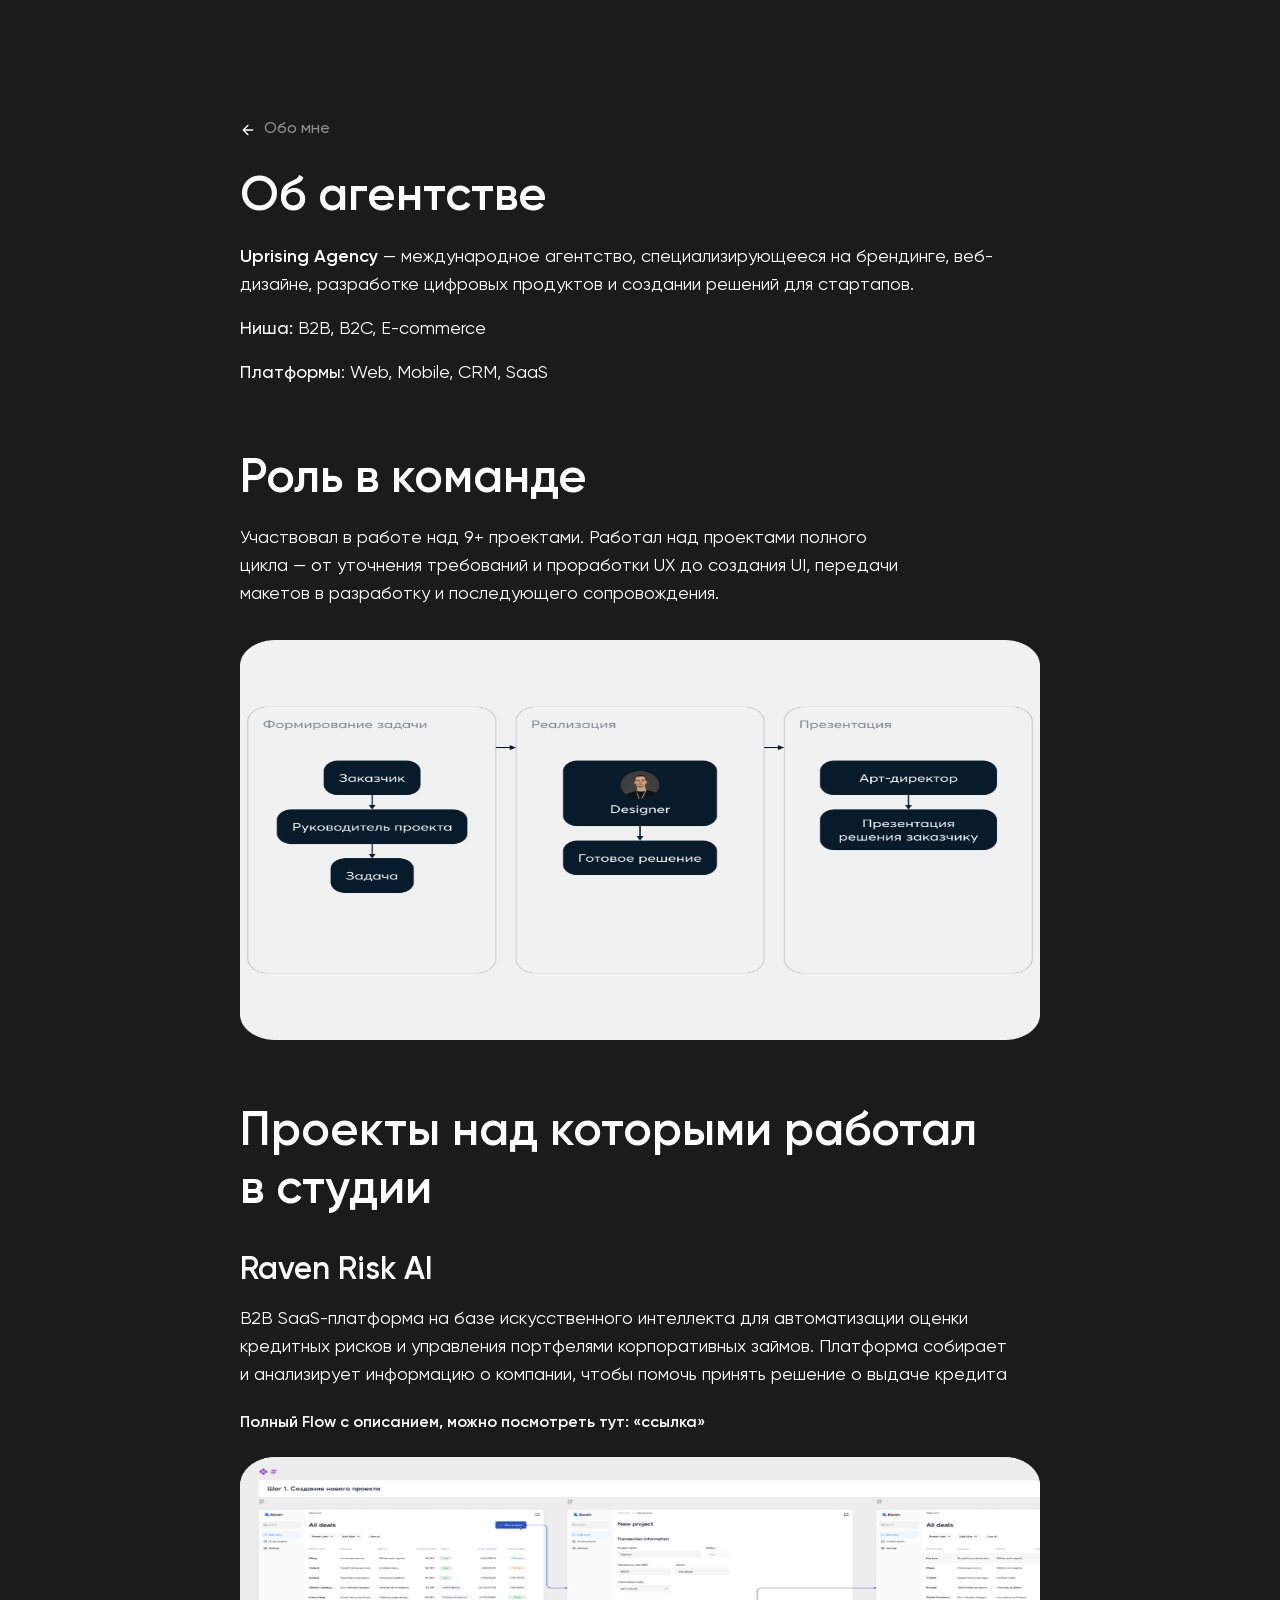
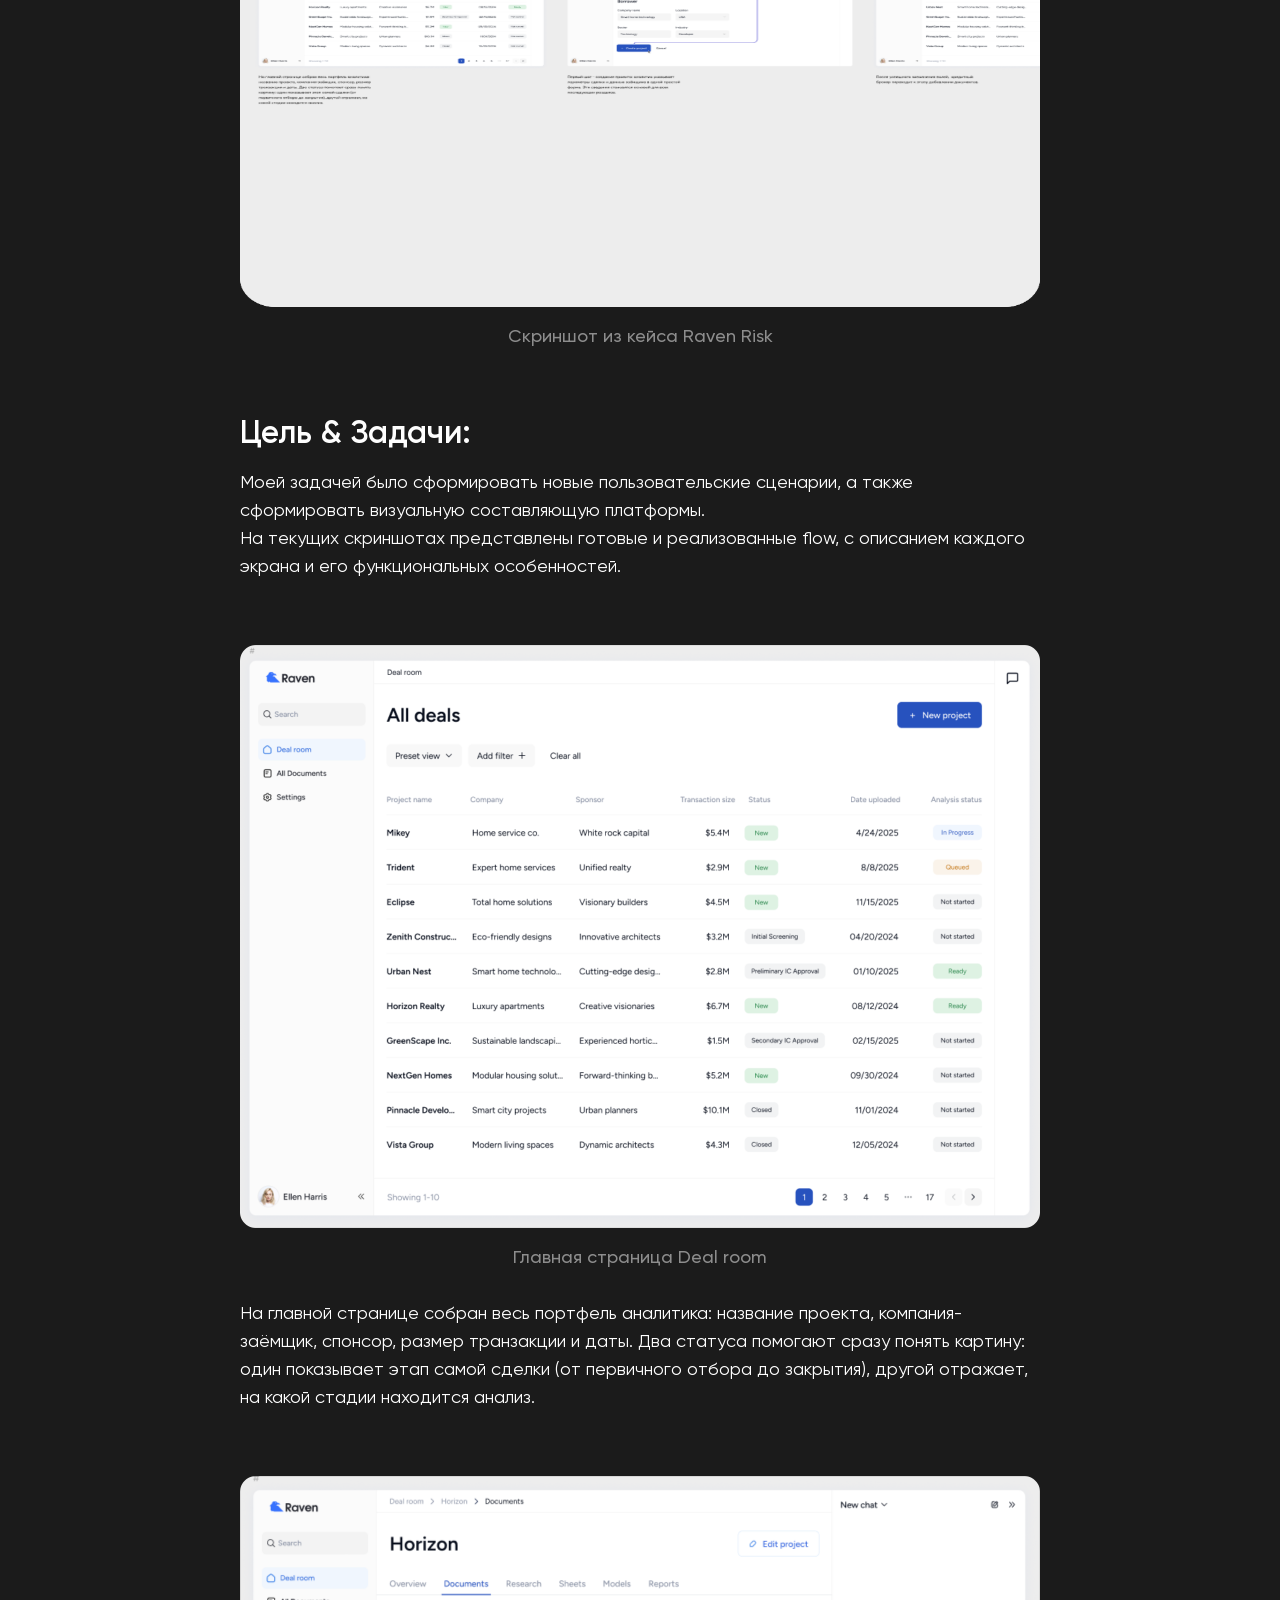
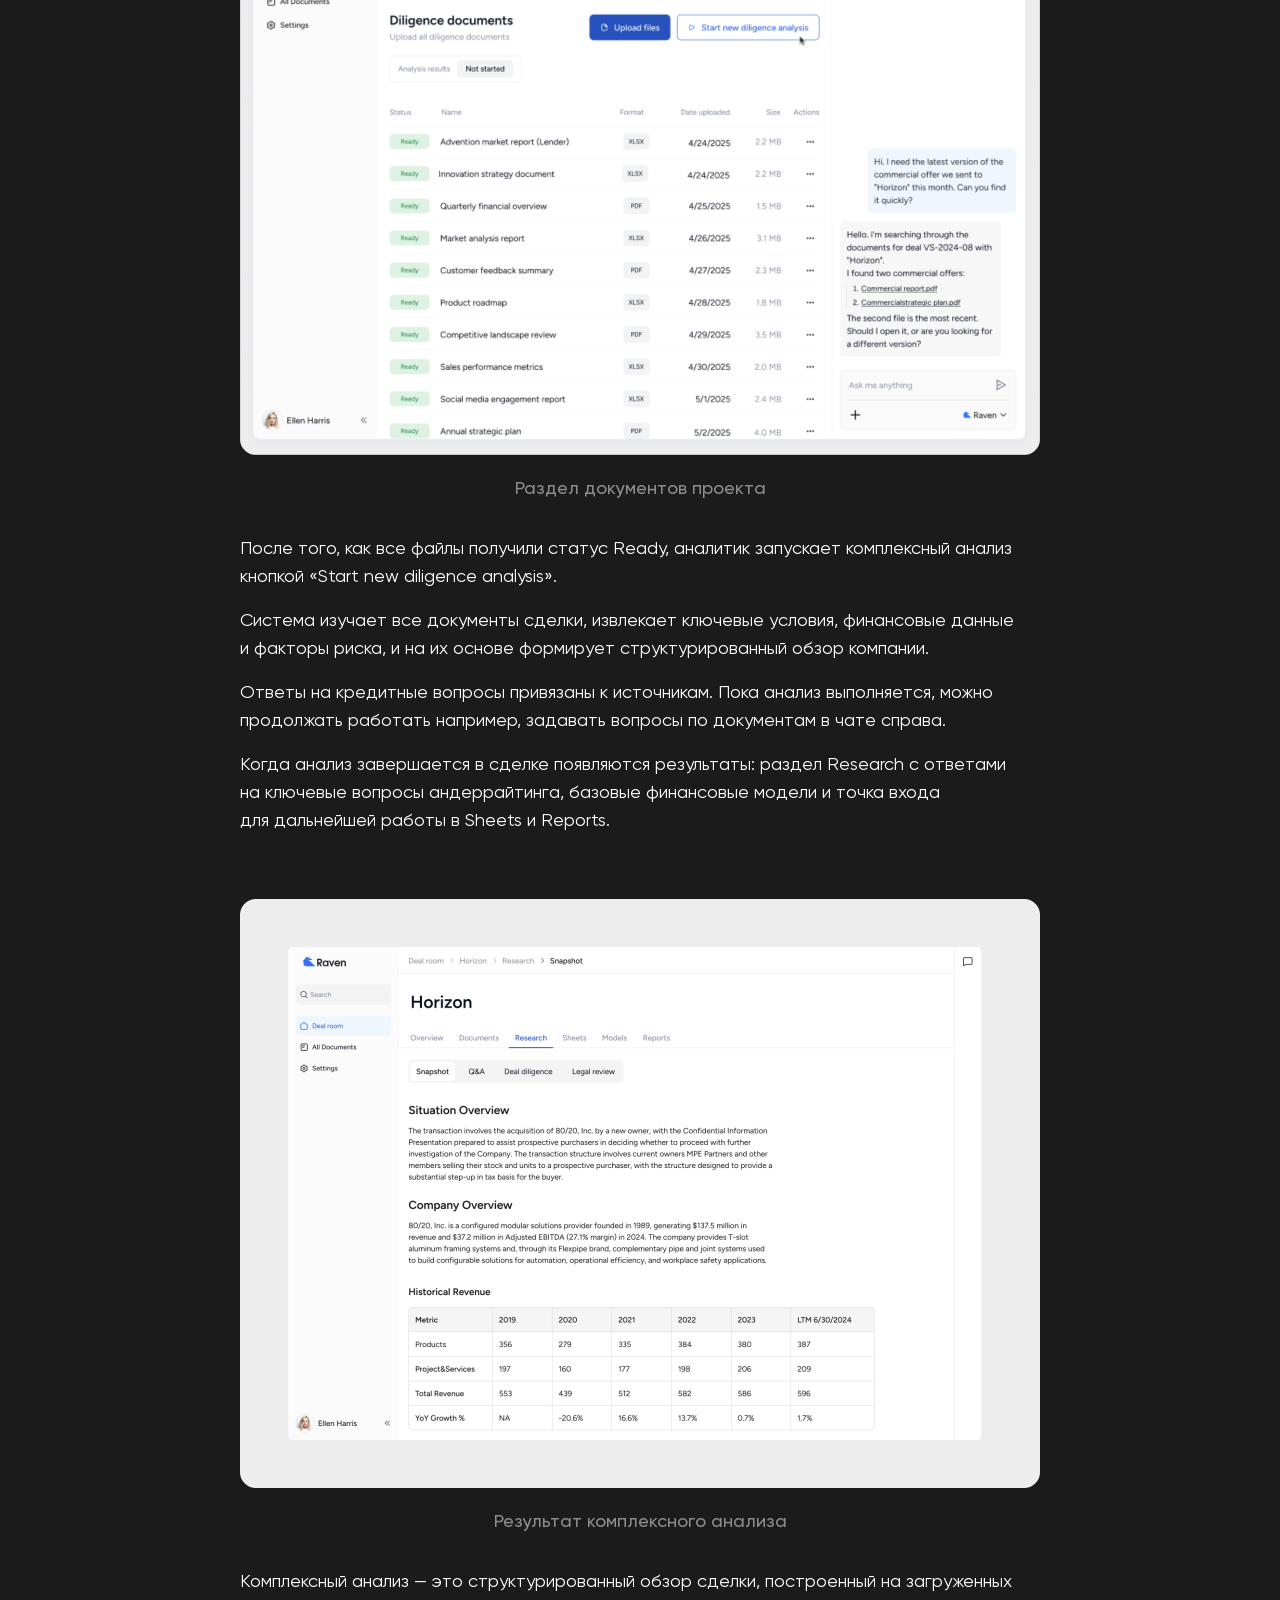
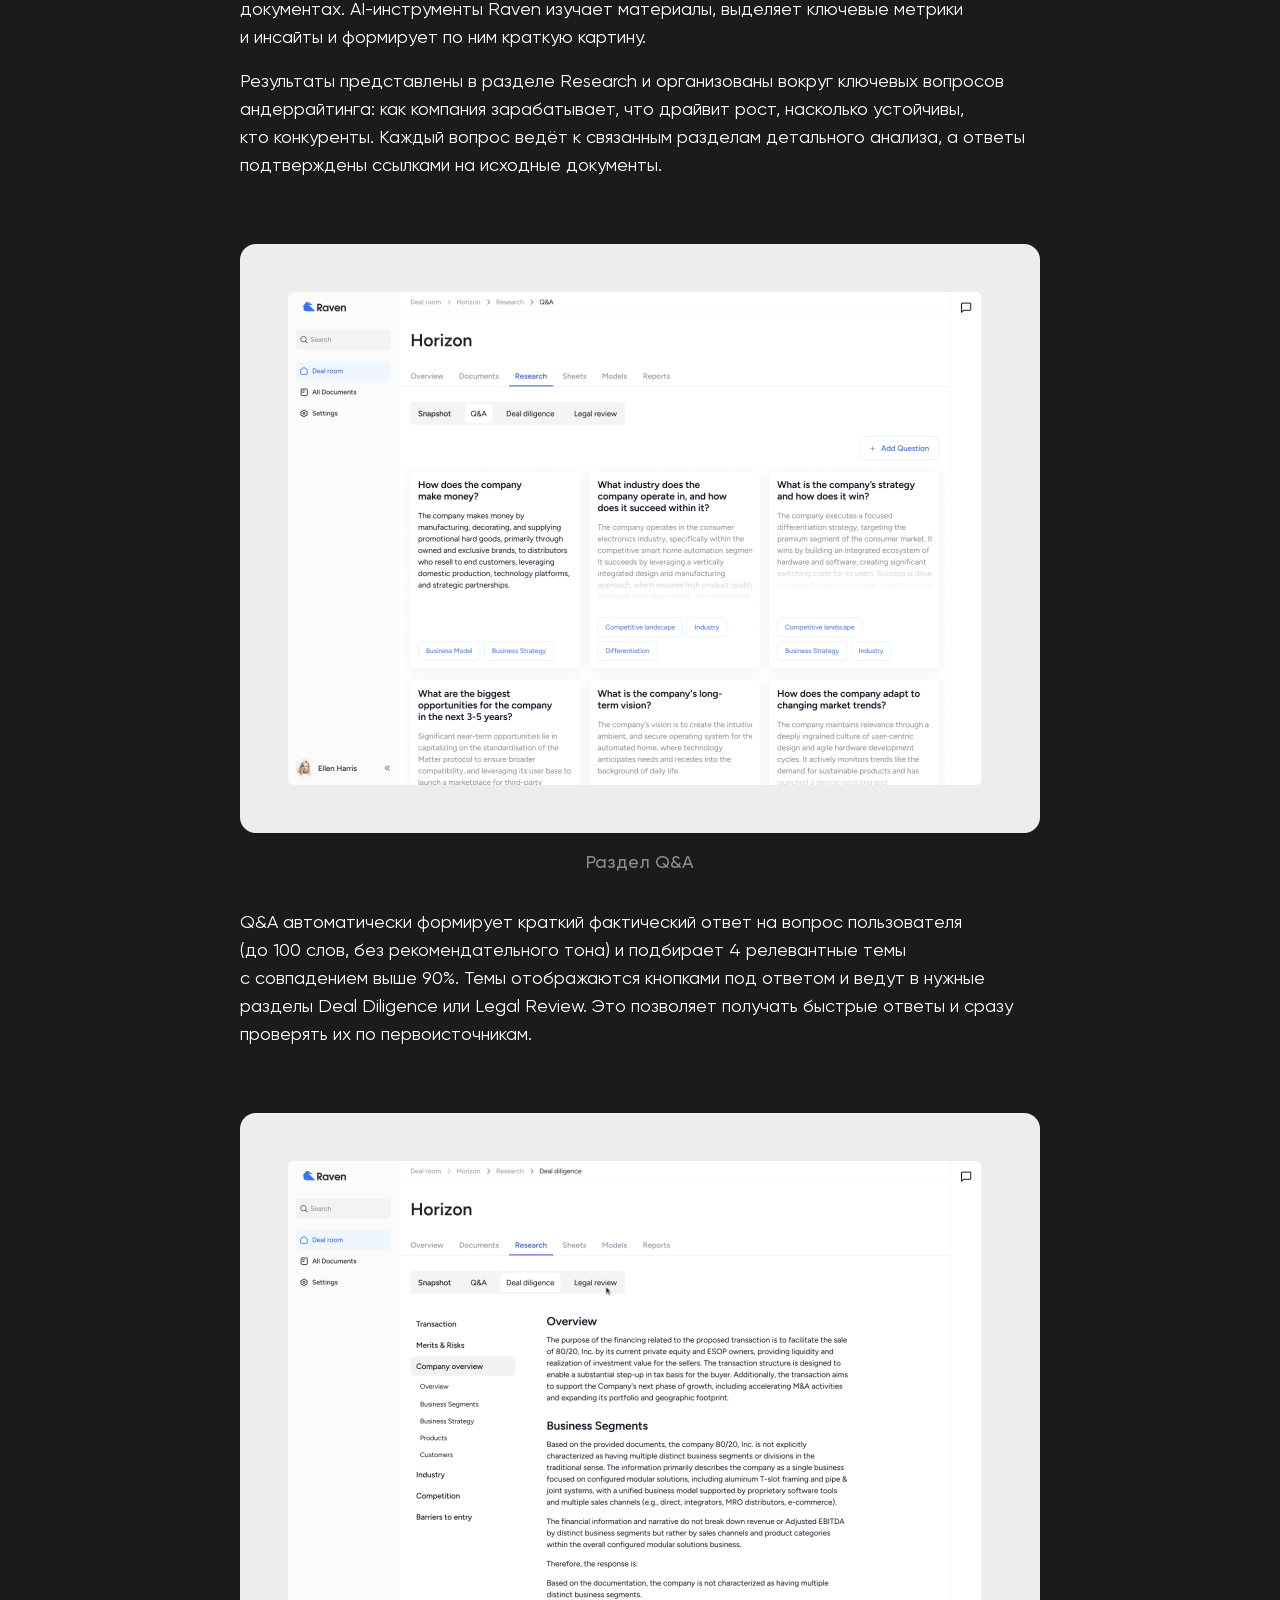
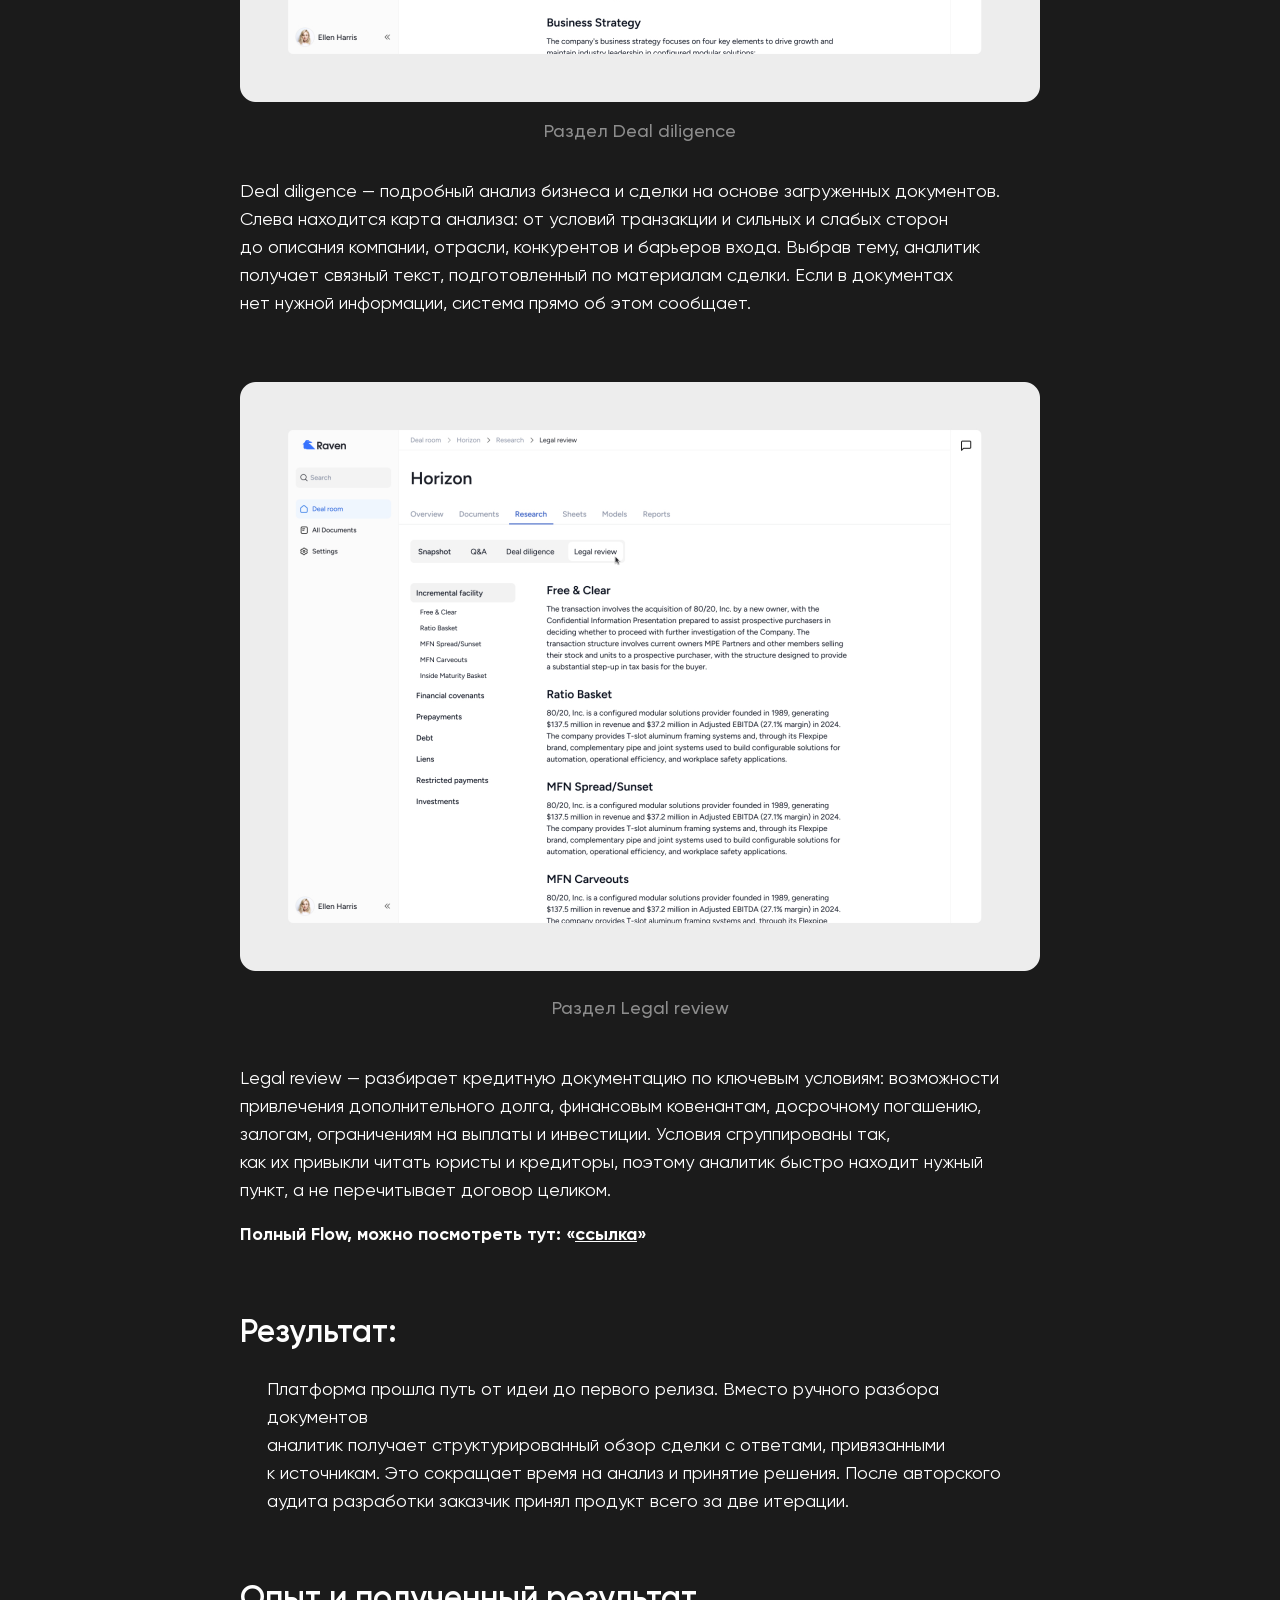
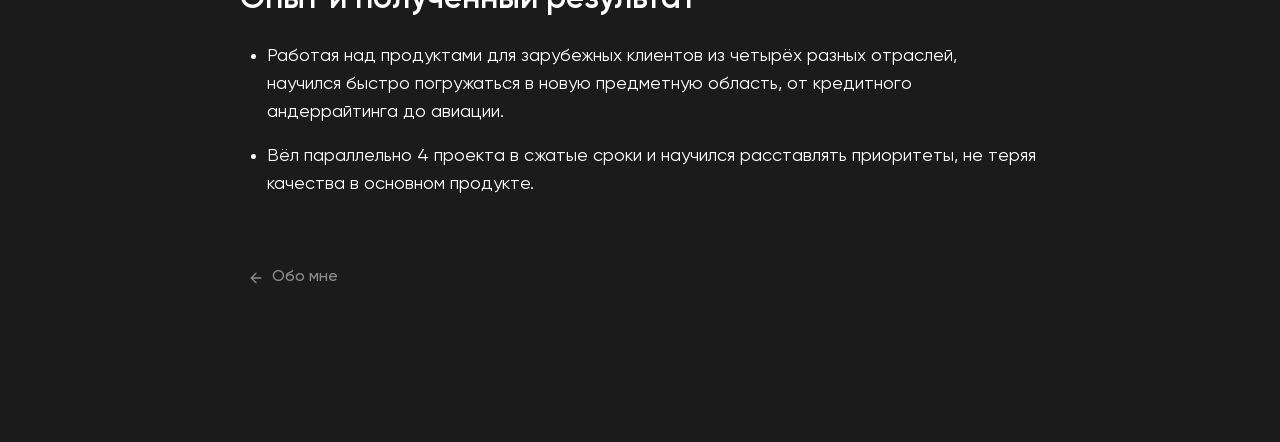
==== commit 1a7bf0d8: "Add files via upload" ====
--- a/upricing.html
+++ b/upricing.html
@@ -2,10 +2,10 @@
 <html lang="ru">
 <head>
   <meta charset="utf-8">
-  <meta name="viewport" content="width=device-width, initial-scale=1">
+  <meta name="viewport" content="width=device-width, initial-scale=1, viewport-fit=cover">
   <title>Кейс Upricing — Эдгар Боровский</title>
-  <link rel="stylesheet" href="styles.css">
-  <link rel="stylesheet" href="case.css">
+  <link rel="stylesheet" href="styles.css?v=2">
+  <link rel="stylesheet" href="case.css?v=2">
 </head>
 <body>
   <main class="cs" id="top">
@@ -24,35 +24,44 @@
         </div>
       </section>
 
-      <section class="cs-stack cs-stack--32">
+      <section class="cs-stack cs-role-block">
         <div class="cs-stack">
           <h2 class="cs-h2">Роль в команде</h2>
           <p class="cs-role">Участвовал в работе над 9+ проектами. Работал над проектами полного <br class="wide">цикла — от уточнения требований и проработки UX до создания UI, передачи <br class="wide">макетов в разработку и последующего сопровождения.</p>
         </div>
-        <img class="cs-shot" src="assets/case/role.png" alt="Схема работы: формирование задачи, реализация, презентация" width="800" height="514">
+        <figure class="cs-figure">
+          <picture>
+            <source media="(max-width: 839px)" srcset="assets/case/role-mobile.png" width="358" height="250">
+            <img class="cs-shot" src="assets/case/role-v2.png" alt="Схема работы: формирование задачи, реализация, презентация" width="800" height="400">
+          </picture>
+          <figcaption class="cs-caption cs-only-mobile">Упрощённый вид процесса работы</figcaption>
+        </figure>
       </section>
 
-      <section class="cs-stack cs-stack--44">
-        <h2 class="cs-h2">Проекты над которыми работал в <br class="wide">студии</h2>
+      <section class="cs-stack cs-stack--32">
+        <h2 class="cs-h2">Проекты над которыми работал <br class="wide">в студии</h2>
 
-        <div class="cs-stack cs-stack--64">
-          <div class="cs-stack cs-stack--24">
-            <div class="cs-stack cs-stack--24">
+        <div class="cs-projects">
+          <div class="cs-stack cs-intro">
+            <div class="cs-stack cs-intro__text">
               <div class="cs-stack">
                 <h3 class="cs-h3">Raven Risk AI</h3>
-                <p class="cs-text">B2B SaaS-платформа на базе искусственного интеллекта для автоматизации оценки <br class="wide">кредитных рисков и управления портфелями корпоративных займов. Платформа собирает и <br class="wide">анализирует информацию о компании, чтобы помочь принять решение о выдаче кредита</p>
+                <p>B2B SaaS-платформа на базе искусственного интеллекта для автоматизации оценки <br class="wide">кредитных рисков и управления портфелями корпоративных займов. Платформа собирает <br class="wide">и анализирует информацию о компании, чтобы помочь принять решение о выдаче кредита</p>
               </div>
-              <p class="cs-flow">Полный Flow с описанием , можно посмотреть тут: "<a href="#">ссылка</a>"</p>
+              <p class="cs-flow">Полный Flow с описанием, можно посмотреть тут: «<a href="#">ссылка</a>»</p>
             </div>
             <figure class="cs-figure">
-              <img class="cs-shot" src="assets/case/raven-flow.png" alt="Flow создания нового проекта в Raven Risk" width="800" height="450">
+              <picture>
+                <source media="(max-width: 839px)" srcset="assets/case/raven-flow-mobile.png" width="358" height="250">
+                <img class="cs-shot" src="assets/case/raven-flow.png" alt="Flow создания нового проекта в Raven Risk" width="800" height="450">
+              </picture>
               <figcaption class="cs-caption">Скриншот из кейса Raven Risk</figcaption>
             </figure>
           </div>
 
           <div class="cs-stack">
             <h3 class="cs-h3">Цель &amp; Задачи:</h3>
-            <p class="cs-text">Моей задачей было сформировать новые пользовательские сценарии, а также <br class="wide">сформировать визуальную составляющую платформы.<br>На текущих скриншотах представлены готовые и реализованные flow, с описанием каждого <br class="wide">экрана и его функциональных особенностей.</p>
+            <p>Моей задачей было сформировать новые пользовательские сценарии, а также <br class="wide">сформировать визуальную составляющую платформы.<br>На текущих скриншотах представлены готовые и реализованные flow, с описанием каждого <br class="wide">экрана и его функциональных особенностей.</p>
           </div>
 
           <div class="cs-stack cs-stack--28">
@@ -60,19 +69,19 @@
               <img class="cs-shot" src="assets/case/deal-room.png" alt="Главная страница Deal room" width="800" height="583">
               <figcaption class="cs-caption">Главная страница Deal room</figcaption>
             </figure>
-            <p class="cs-body">На главной странице собран весь портфель аналитика: название проекта, компания-<br class="wide">заёмщик, спонсор, размер транзакции и даты. Два статуса помогают сразу понять картину: <br class="wide">один показывает этап самой сделки (от первичного отбора до закрытия), другой отражает, <br class="wide">на какой стадии находится анализ.</p>
+            <p>На главной странице собран весь портфель аналитика: название проекта, компания-<br class="wide">заёмщик, спонсор, размер транзакции и даты. Два статуса помогают сразу понять картину: <br class="wide">один показывает этап самой сделки (от первичного отбора до закрытия), другой отражает, <br class="wide">на какой стадии находится анализ.</p>
           </div>
 
           <div class="cs-stack cs-stack--32">
             <figure class="cs-figure cs-figure--20">
-              <img class="cs-shot" src="assets/case/documents.png" alt="Раздел документов проекта" width="800" height="579" style="height: auto; aspect-ratio: 800 / 578.947;">
+              <img class="cs-shot cs-shot--documents" src="assets/case/documents.png" alt="Раздел документов проекта" width="800" height="579">
               <figcaption class="cs-caption">Раздел документов проекта</figcaption>
             </figure>
-            <div class="cs-text cs-paragraphs">
+            <div class="cs-paragraphs">
               <p>После того, как все файлы получили статус Ready, аналитик запускает комплексный анализ <br class="wide">кнопкой «Start new diligence analysis».</p>
-              <p>Система изучает все документы сделки, извлекает ключевые условия, финансовые данные и <br class="wide">факторы риска, и на их основе формирует структурированный обзор компании.</p>
+              <p>Система изучает все документы сделки, извлекает ключевые условия, финансовые данные <br class="wide">и факторы риска, и на их основе формирует структурированный обзор компании.</p>
               <p>Ответы на кредитные вопросы привязаны к источникам. Пока анализ выполняется, можно <br class="wide">продолжать работать например, задавать вопросы по документам в чате справа.</p>
-              <p>Когда анализ завершается в сделке появляются результаты: раздел Research с ответами на <br class="wide">ключевые вопросы андеррайтинга, базовые финансовые модели и точка входа для <br class="wide">дальнейшей работы в Sheets и Reports.</p>
+              <p>Когда анализ завершается в сделке появляются результаты: раздел Research с ответами <br class="wide">на ключевые вопросы андеррайтинга, базовые финансовые модели и точка входа <br class="wide">для дальнейшей работы в Sheets и Reports.</p>
             </div>
           </div>
 
@@ -81,9 +90,9 @@
               <img class="cs-shot" src="assets/case/analysis.png" alt="Результат комплексного анализа" width="800" height="589">
               <figcaption class="cs-caption">Результат комплексного анализа</figcaption>
             </figure>
-            <div class="cs-body cs-paragraphs">
-              <p>Комплексный анализ - это структурированный обзор сделки, построенный на загруженных <br class="wide">документах. AI-инструменты Raven изучает материалы, выделяет ключевые метрики и <br class="wide">инсайты и формирует по ним краткую картину.</p>
-              <p>Результаты представлены в разделе Research и организованы вокруг ключевых вопросов <br class="wide">андеррайтинга: как компания зарабатывает, что драйвит рост, насколько устойчивы, кто <br class="wide">конкуренты. Каждый вопрос ведёт к связанным разделам детального анализа, а ответы <br class="wide">подтверждены ссылками на исходные документы.</p>
+            <div class="cs-paragraphs">
+              <p>Комплексный анализ — это структурированный обзор сделки, построенный на загруженных <br class="wide">документах. AI-инструменты Raven изучает материалы, выделяет ключевые метрики <br class="wide">и инсайты и формирует по ним краткую картину.</p>
+              <p>Результаты представлены в разделе Research и организованы вокруг ключевых вопросов <br class="wide">андеррайтинга: как компания зарабатывает, что драйвит рост, насколько устойчивы, <br class="wide">кто конкуренты. Каждый вопрос ведёт к связанным разделам детального анализа, а ответы <br class="wide">подтверждены ссылками на исходные документы.</p>
             </div>
           </div>
 
@@ -92,7 +101,7 @@
               <img class="cs-shot" src="assets/case/qa.png" alt="Раздел Q&amp;A" width="800" height="589">
               <figcaption class="cs-caption">Раздел Q&amp;A</figcaption>
             </figure>
-            <p class="cs-body">Q&amp;A автоматически формирует краткий фактический ответ на вопрос пользователя (до 100 <br class="wide">слов, без рекомендательного тона) и подбирает 4 релевантные темы с совпадением <br class="wide">выше 90%. Темы отображаются кнопками под ответом и ведут в нужные разделы Deal <br class="wide">Diligence или Legal Review. Это позволяет получать быстрые ответы и сразу проверять их <br class="wide">по первоисточникам.</p>
+            <p>Q&amp;A автоматически формирует краткий фактический ответ на вопрос пользователя <br class="wide">(до 100 слов, без рекомендательного тона) и подбирает 4 релевантные темы <br class="wide">с совпадением выше 90%. Темы отображаются кнопками под ответом и ведут в нужные <br class="wide">разделы Deal Diligence или Legal Review. Это позволяет получать быстрые ответы и сразу <br class="wide">проверять их по первоисточникам.</p>
           </div>
 
           <div class="cs-stack cs-stack--32">
@@ -100,29 +109,29 @@
               <img class="cs-shot" src="assets/case/deal-diligence.png" alt="Раздел Deal diligence" width="800" height="589">
               <figcaption class="cs-caption">Раздел Deal diligence</figcaption>
             </figure>
-            <p class="cs-body">Deal diligence - подробный анализ бизнеса и сделки на основе загруженных документов. <br class="wide">Слева находится карта анализа: от условий транзакции и сильных и слабых сторон до <br class="wide">описания компании, отрасли, конкурентов и барьеров входа. Выбрав тему, аналитик <br class="wide">получает связный текст, подготовленный по материалам сделки. Если в документах нет <br class="wide">нужной информации, система прямо об этом сообщает.</p>
+            <p>Deal diligence — подробный анализ бизнеса и сделки на основе загруженных документов. <br class="wide">Слева находится карта анализа: от условий транзакции и сильных и слабых сторон <br class="wide">до описания компании, отрасли, конкурентов и барьеров входа. Выбрав тему, аналитик <br class="wide">получает связный текст, подготовленный по материалам сделки. Если в документах <br class="wide">нет нужной информации, система прямо об этом сообщает.</p>
           </div>
 
           <div class="cs-stack cs-stack--42">
             <figure class="cs-figure cs-figure--24">
               <img class="cs-shot" src="assets/case/legal-review.png" alt="Раздел Legal review" width="800" height="589">
-              <figcaption class="cs-caption cs-caption--plain">Раздел Legal review</figcaption>
+              <figcaption class="cs-caption">Раздел Legal review</figcaption>
             </figure>
             <div class="cs-stack">
-              <p class="cs-body">Legal review - разбирает кредитную документацию по ключевым условиям: возможности <br class="wide">привлечения дополнительного долга, финансовым ковенантам, досрочному погашению, <br class="wide">залогам, ограничениям на выплаты и инвестиции. Условия сгруппированы так, как их <br class="wide">привыкли читать юристы и кредиторы, поэтому аналитик быстро находит нужный пункт, а не <br class="wide">перечитывает договор целиком.</p>
-              <p class="cs-flow cs-flow--bold">Полный Flow, можно посмотреть тут: "<a href="https://www.figma.com/design/3xK4tqMy4B4X67YtseuCO9/Cases?node-id=1-6911&amp;t=hED5zXnzmqrRlIx5-1" target="_blank" rel="noopener">ссылка</a>"</p>
+              <p>Legal review — разбирает кредитную документацию по ключевым условиям: возможности <br class="wide">привлечения дополнительного долга, финансовым ковенантам, досрочному погашению, <br class="wide">залогам, ограничениям на выплаты и инвестиции. Условия сгруппированы так, <br class="wide">как их привыкли читать юристы и кредиторы, поэтому аналитик быстро находит нужный <br class="wide">пункт, а не перечитывает договор целиком.</p>
+              <p class="cs-flow cs-flow--bold">Полный Flow, можно посмотреть тут: «<a href="https://www.figma.com/design/3xK4tqMy4B4X67YtseuCO9/Cases?node-id=1-6911&amp;t=hED5zXnzmqrRlIx5-1" target="_blank" rel="noopener">ссылка</a>»</p>
             </div>
           </div>
 
-          <div class="cs-stack cs-stack--24">
+          <div class="cs-stack cs-result">
             <h3 class="cs-h3">Результат:</h3>
-            <p class="cs-body cs-indent">Платформа прошла путь от идеи до первого релиза. Вместо ручного разбора документов <br class="wide">аналитик получает структурированный обзор сделки с ответами, привязанными к <br class="wide">источникам. Это сокращает время на анализ и принятие решения. После авторского <br class="wide">аудита разработки заказчик принял продукт всего за две итерации.</p>
+            <p class="cs-indent">Платформа прошла путь от идеи до первого релиза. Вместо ручного разбора документов <br class="wide">аналитик получает структурированный обзор сделки с ответами, привязанными <br class="wide">к источникам. Это сокращает время на анализ и принятие решения. После авторского <br class="wide">аудита разработки заказчик принял продукт всего за две итерации.</p>
           </div>
 
-          <div class="cs-stack cs-stack--51">
+          <div class="cs-stack cs-result">
             <h3 class="cs-h3">Опыт и полученный результат</h3>
-            <ul class="cs-list cs-body">
-              <li>Работая над продуктами для зарубежных клиентов из четырёх разных отраслей, научился <br class="wide">быстро погружаться в новую предметную область, от кредитного андеррайтинга <br class="wide">до авиации.</li>
+            <ul class="cs-list">
+              <li>Работая над продуктами для зарубежных клиентов из четырёх разных отраслей, <br class="wide">научился быстро погружаться в новую предметную область, от кредитного <br class="wide">андеррайтинга до авиации.</li>
               <li>Вёл параллельно 4 проекта в сжатые сроки и научился расставлять приоритеты, не теряя <br class="wide">качества в основном продукте.</li>
             </ul>
           </div>
@@ -140,6 +149,6 @@
     <img src="assets/chevron-up.svg" alt="" width="24" height="24">
   </button>
 
-  <script src="case.js"></script>
+  <script src="case.js?v=2"></script>
 </body>
 </html>
--- a/styles.css
+++ b/styles.css
@@ -10,14 +10,15 @@
   --card: #202020;
   --panel: #242424;
   --info: #262626;
+  --muted: #8d8d8d;
   --tag: #272727;
   --button: #2e2e2e;
   --active: #313131;
-  --surface: #1f1f1f;
+  --surface: #202020;
   --border: #2f2f2f;
   --button-hover: #0058fb;
   --button-pressed: #2c76ff;
-  --text: #fff;
+  --text: #fefefe;
 }
 
 /* ========== База ========== */
@@ -37,26 +38,31 @@
 a { color: inherit; text-decoration: none; }
 button { font: inherit; color: inherit; background: none; border: 0; cursor: pointer; }
 a:focus-visible, button:focus-visible { outline: 2px solid var(--text); outline-offset: 2px; }
-.underline { text-decoration: underline; text-decoration-thickness: from-font; text-underline-position: from-font; }
+/* В макете ссылки без подчёркивания, оно появляется только при наведении */
+@media (hover: hover) { .link:hover { text-decoration: underline; text-underline-position: from-font; } }
+.narrow { display: none; }
+picture > source { display: none; }
 
 /* ========== Навигация, закреплённая внизу экрана ========== */
 .dock {
   position: fixed;
   z-index: 10;
-  bottom: 28px;
+  bottom: 32px;
   left: 50%;
   transform: translateX(-50%);
-  width: 494px;
-  padding: 12px 16px;
+  width: max-content;
+  max-width: calc(100% - 16px);
+  padding: 8px;
+  border: 1px solid var(--border);
   border-radius: 100px;
   background: var(--panel);
 }
-.nav { display: flex; align-items: center; gap: 4px; }
-.nav a { flex-shrink: 0; padding: 8px 20px; border-radius: 100px; font-weight: 500; line-height: 19px; white-space: nowrap; }
-.nav a.is-active { padding-block: 12px; background: var(--active); font-weight: 600; line-height: 20px; }
+.nav { display: flex; align-items: center; }
+.nav a { flex-shrink: 0; padding: 12px 20px; border-radius: 100px; font-weight: 500; line-height: 19px; white-space: nowrap; }
+.nav a.is-active { background: var(--active); font-weight: 600; line-height: 20px; }
 
 /* ========== Колонка страницы ========== */
-.page { width: 800px; margin: 0 auto; padding: 120px 0 124px; }
+.page { width: 800px; margin: 0 auto; padding-top: 120px; }
 
 /* ========== Обо мне ========== */
 .about { display: flex; flex-direction: column; gap: 44px; }
@@ -64,12 +70,12 @@
 .avatar { position: relative; width: 160px; height: 160px; overflow: hidden; border-radius: 16px; background: #333; }
 .avatar img { position: absolute; width: 433.53%; height: 289.08%; left: -171.18%; top: -54.7%; max-width: none; }
 .about__name { margin-top: 32px; font-size: 64px; font-weight: 600; line-height: 77px; }
-.about__age { margin-top: 12px; font-size: 24px; line-height: 29px; color: #ebebeb; opacity: .5; }
+.about__age { margin-top: 12px; font-size: 24px; font-weight: 500; line-height: 29px; color: var(--muted); }
 .about__body { display: flex; align-items: flex-start; justify-content: space-between; }
 .about__text { width: 470px; font-size: 18px; line-height: 28px; text-wrap: pretty; }
 .about__text p + p { margin-top: 16px; }
 
-.aside { display: flex; flex-direction: column; gap: 15px; width: 256px; flex-shrink: 0; }
+.aside { display: flex; flex-direction: column; gap: 16px; width: 256px; flex-shrink: 0; }
 .info-card {
   position: relative;
   display: flex;
@@ -77,21 +83,21 @@
   align-items: flex-start;
   padding: 24px;
   border-radius: 16px;
-  background: var(--info);
+  overflow: hidden;
+  background: var(--surface);
   font-size: 18px;
   font-weight: 500;
   line-height: 28px;
 }
-.info-card__label { font-size: 18px; font-weight: 500; line-height: 28px; opacity: .5; }
-.info-card__phone { margin-top: 12px; line-height: 22px; }
-.info-card__links { display: flex; align-items: center; gap: 8px; margin-top: 24px; }
-.info-card__cv { margin-top: 24px; }
-.doodle { position: absolute; pointer-events: none; }
-.doodle--contacts { top: 16.9px; right: 16.46px; }
-.doodle--resume { top: 13px; right: 8px; }
+.info-card__label { font-size: 18px; font-weight: 500; line-height: 28px; color: var(--muted); }
+.info-card__links { display: flex; align-items: center; gap: 8px; margin-top: 16px; }
+.info-card__cv { margin-top: 16px; }
+.doodle { position: absolute; max-width: none; pointer-events: none; }
+.doodle--contacts { top: -7px; left: 183px; }
+.doodle--resume { top: -12px; right: -17px; }
 
 /* ========== Раскрывающиеся разделы ========== */
-.sections { display: flex; flex-direction: column; gap: 42px; margin-top: 70px; }
+.sections { display: flex; flex-direction: column; gap: 48px; margin-top: 70px; }
 .acc__toggle { display: flex; align-items: center; justify-content: space-between; width: 100%; height: 59px; text-align: left; }
 .acc:first-child .acc__toggle { height: 60px; }
 .acc__title { font-size: 48px; font-weight: 600; line-height: 58px; }
@@ -108,7 +114,7 @@
 
 /* Навыки */
 .abilities { display: flex; align-items: flex-start; gap: 44px; }
-.abilities__col { display: flex; flex-direction: column; gap: 42px; }
+.abilities__col { display: flex; flex-direction: column; gap: 32px; }
 .abilities__col--left { width: 396px; }
 .abilities__col--right { width: 360px; }
 .group { display: flex; flex-direction: column; gap: 16px; }
@@ -116,10 +122,10 @@
 .group__title { font-size: 32px; font-weight: 600; line-height: 38px; }
 .subgroup { display: flex; flex-direction: column; gap: 16px; }
 .subgroup__title { font-size: 24px; font-weight: 600; line-height: 29px; }
-.tags { display: flex; flex-direction: column; gap: 16px; }
-.tags ul { display: flex; gap: 12px; list-style: none; }
+.tags { display: flex; flex-direction: column; gap: 8px; }
+.tags ul { display: flex; gap: 8px; list-style: none; }
 .tags li { flex-shrink: 0; padding: 8px 12px; border: 1px solid var(--border); border-radius: 16px; background: var(--tag); white-space: nowrap; }
-.note { margin-top: 12px; opacity: .5; }
+.note { margin-top: 12px; color: var(--muted); }
 
 /* Достижения */
 .awards { display: flex; gap: 16px; }
@@ -134,22 +140,20 @@
 .years li { padding: 4px 8px 3px; border-radius: 7px; background: rgba(167, 167, 167, .06); font-family: "Averta CY", "Gilroy", sans-serif; line-height: 19px; }
 
 /* Опыт работы */
-.jobs { display: flex; flex-direction: column; gap: 28px; }
+.jobs { display: flex; flex-direction: column; gap: 24px; }
 .job { display: flex; flex-direction: column; align-items: flex-start; gap: 24px; padding: 24px; border-radius: 16px; background: var(--surface); font-size: 18px; line-height: 28px; }
 .job .button { font-size: 16px; }
-.job__body { display: flex; flex-direction: column; gap: 24px; width: 100%; }
-.job--first .job__body { gap: 20px; }
+.job__body { display: flex; flex-direction: column; gap: 16px; width: 100%; }
 .job__head { display: flex; align-items: center; gap: 16px; }
 .job__name { margin-bottom: 4px; font-size: 24px; font-weight: 600; line-height: 29px; }
-.job__dates { opacity: .5; }
-.job__results { max-width: 734px; }
-.job__results > p { margin-bottom: 16px; }
-.job--first .job__results > p { font-weight: 500; }
+.job__dates { color: var(--muted); }
+.job__results > p { margin-bottom: 8px; font-weight: 600; }
 .job__results ul { list-style: none; }
 .job__results li { position: relative; margin-left: 27px; }
+.job__results li + li { margin-top: 8px; }
 .job__results li::before { content: ""; position: absolute; left: -16px; top: 12px; width: 4px; height: 4px; border-radius: 50%; background: currentColor; }
 
-.logo { position: relative; flex-shrink: 0; width: 76px; height: 76px; overflow: hidden; border-radius: 16px; background: #fff; }
+.logo { position: relative; flex-shrink: 0; width: 64px; height: 64px; overflow: hidden; border-radius: 16px; background: #fff; }
 .logo > img { position: absolute; max-width: none; }
 .logo--uprising > img { left: 12.6%; top: 12.96%; width: 73.88%; height: 73.88%; }
 .logo--carloson { background: #bcbcbc; }
@@ -163,7 +167,9 @@
 .study__card--extra { width: 297px; }
 .study__title { font-size: 24px; font-weight: 600; line-height: 29px; }
 .study__college { display: flex; flex-direction: column; align-items: flex-start; gap: 16px; font-size: 18px; line-height: 28px; }
-.study__link { font-weight: 600; line-height: 22px; }
+.study__link { font-weight: 600; line-height: 21.6px; }
+.study__college { margin-bottom: -2px; }
+.study__date { margin-top: auto; font-size: 16px; line-height: 24px; color: var(--muted); }
 .study .logo { width: 52px; height: 52px; border-radius: 13px; }
 .logo--college { background: linear-gradient(to bottom, #1636fe, #7c24f2); }
 .logo--disarto { background: #afafaf; }
@@ -184,43 +190,38 @@
 .course { display: flex; flex-direction: column; align-items: flex-start; gap: 4px; }
 .course__row { display: flex; align-items: center; justify-content: space-between; width: 100%; }
 .course__name { font-size: 18px; font-weight: 600; line-height: 22px; }
-.course__date, .course__school { opacity: .5; }
+.course__date, .course__school { color: var(--muted); }
 
 /* ========== Кейсы ========== */
 .cases__title { margin-top: 70px; font-size: 48px; font-weight: 600; line-height: 59px; }
-.cases__list { display: flex; flex-direction: column; gap: 56px; margin-top: 39px; }
+.cases__list { display: flex; flex-direction: column; gap: 48px; margin-top: 32px; }
 
 .case { display: flex; flex-direction: column; gap: 32px; padding: 20px; border-radius: 16px; background: var(--card); }
 .case__top { display: flex; flex-direction: column; gap: 24px; }
 
-.cover { position: relative; height: 400px; overflow: hidden; border: 1px solid var(--border); border-radius: 24px; }
+.cover { position: relative; height: 400px; overflow: hidden; border-radius: 24px; }
+.cover::after { content: ""; position: absolute; inset: 0; border: 1px solid var(--border); border-radius: inherit; pointer-events: none; }
 .cover > img { position: absolute; max-width: none; }
 
-.cover--upricing { background: #efefef; }
-.cover--upricing > img { width: 100%; height: 174.92%; left: .05%; top: .08%; }
-
-.cover--carloson {
-  background:
-    url("data:image/svg+xml;utf8,<svg viewBox='0 0 760 400' xmlns='http://www.w3.org/2000/svg' preserveAspectRatio='none'><rect x='0' y='0' height='100%' width='100%' fill='url(%23grad)' opacity='0.6'/><defs><radialGradient id='grad' gradientUnits='userSpaceOnUse' cx='0' cy='0' r='10' gradientTransform='matrix(0 20 -26.281 0 380 200)'><stop stop-color='rgba(217,217,217,0.5)' offset='0'/><stop stop-color='rgba(115,115,115,0)' offset='1'/></radialGradient></defs></svg>") center / 100% 100%,
-    rgb(20, 20, 20);
-}
-.cover--carloson > img { width: 52.11%; height: 132%; left: 23.95%; top: -10.87%; }
-
+/* Положение картинок и фоны обложек перенесены из макета */
+.cover--upricing { background: linear-gradient(49deg, #efefef 30%, #b5cbff 100%); }
+.cover--upricing > img { width: 131.8075%; height: 184.4477%; left: 12.133%; top: 14.25%; }
+.cover--carloson { background: radial-gradient(357px 242px at 50% 50%, rgba(157, 157, 157, .3), rgba(0, 0, 0, 0)), #141414; }
+.cover--carloson > img { width: 64.1233%; height: 162.4455%; left: 17.962%; top: -18.9%; }
 .cover--bash { background: #fedfd0; }
-.cover--bash > img { width: 52.74%; height: 101%; left: 23.63%; top: -.5%; }
-
+.cover--bash > img { width: 62.3684%; height: 119.4355%; left: 18.816%; top: -9.8125%; }
 .cover--walleto { background: #212221; }
-.cover--walleto > img { inset: 0; width: 100%; height: 100%; object-fit: cover; }
-
-.cover__tags { position: absolute; left: 15px; bottom: 15px; display: flex; gap: 8px; }
+.cover--walleto > img { width: 116.4193%; height: 135.0827%; left: -8.21%; top: -35.083%; }
+
+.cover__tags { position: absolute; z-index: 1; left: 16px; bottom: 16px; display: flex; gap: 8px; }
 .cover__tags li { list-style: none; padding: 4px 8px; border-radius: 8px; background: var(--card); font-family: "Averta CY", "Gilroy", sans-serif; line-height: 19px; }
 
 .case__info { display: flex; align-items: flex-end; justify-content: space-between; }
 .case__about { display: flex; flex-direction: column; gap: 16px; width: 423px; }
 .case__name { font-size: 32px; font-weight: 600; line-height: 38px; }
-.case__desc { opacity: .8; }
+.case__desc { color: var(--muted); }
 .case__buttons { display: flex; align-items: center; gap: 8px; flex-shrink: 0; }
-.button { display: flex; align-items: center; gap: 4px; padding: 18px; border-radius: 26px; font-weight: 500; line-height: 19px; white-space: nowrap; }
+.button { display: flex; align-items: center; justify-content: center; gap: 4px; padding: 18px; border-radius: 26px; font-weight: 500; line-height: 19px; white-space: nowrap; }
 /* Состояния кнопки: обычная, наведение, нажатие */
 .button--filled { background: var(--button); transition: background-color .15s ease; }
 @media (hover: hover) {
@@ -229,10 +230,8 @@
 .button--filled:active { background: var(--button-pressed); }
 
 .case__details { display: flex; flex-direction: column; gap: 24px; }
-.block { display: flex; flex-direction: column; gap: 16px; }
+.block { display: flex; flex-direction: column; gap: 20px; }
 .block__title { font-size: 24px; font-weight: 600; line-height: 29px; }
-/* В первых трёх карточках макета эти заголовки прозрачные: место занимают, но не видны */
-.block__title--hidden { color: transparent; user-select: none; }
 
 /* Таблица «задача — результат» */
 .table { list-style: none; }
@@ -245,6 +244,7 @@
 .table__row:first-child .table__result { border-top-right-radius: 24px; }
 .table__row:last-child .table__task { border-bottom-left-radius: 24px; }
 .table__row:last-child .table__result { border-bottom-right-radius: 24px; }
+.table-more { display: none; }
 
 .skills { display: flex; flex-wrap: wrap; gap: 8px; list-style: none; }
 .skills li { padding: 8px 12px; border: 1px solid var(--border); border-radius: 16px; background: var(--tag); white-space: nowrap; }
@@ -254,36 +254,99 @@
 .case--walleto .case__buttons { gap: 4px; }
 .case--walleto .table__task { background: var(--panel); }
 
-/* ========== Узкие экраны (мобильного макета в Figma нет) ========== */
+/* ========== Подвал ========== */
+.footer { width: 816px; margin: 0 auto; padding: 80px 0 160px; }
+.footer__card { position: relative; display: flex; justify-content: space-between; align-items: flex-start; overflow: hidden; padding: 24px; border-radius: 24px; background: var(--surface); }
+.footer picture { display: contents; }
+.footer__links { display: flex; gap: 40px; height: 55px; }
+.footer__col { display: flex; flex-direction: column; gap: 8px; }
+.footer__label { font-weight: 500; line-height: 21px; color: var(--muted); }
+.footer__row { display: flex; align-items: center; gap: 8px; font-size: 18px; font-weight: 500; line-height: 28px; }
+.footer__sign { display: flex; flex-direction: column; align-items: flex-end; gap: 13px; font-weight: 500; line-height: 21px; }
+.footer__year { color: var(--muted); }
+.footer__doodle { position: absolute; left: 409px; top: 11px; pointer-events: none; }
+
+/* ========== Мобильная версия по макету 390 px ========== */
 @media (max-width: 839px) {
-  .page { width: auto; padding: 48px 16px 112px; }
-  .dock { bottom: 16px; width: max-content; max-width: calc(100% - 32px); padding: 8px; }
-  .nav { overflow-x: auto; scrollbar-width: none; }
-  .nav { gap: 2px; }
-  .nav a { padding-inline: 9px; font-size: 13px; }
-  .about__name { font-size: 44px; line-height: 1.2; }
-  .about__body { flex-direction: column; gap: 32px; }
+  .wide { display: none; }
+  .narrow { display: inline; }
+  .page { width: auto; padding-top: 64px; }
+  #contacts, #cases { scroll-margin-top: 16px; }
+  .dock { bottom: calc(16px + env(safe-area-inset-bottom)); }
+
+  .about { gap: 32px; padding: 0 16px; }
+  .about__name { margin-top: 28px; font-size: 44px; line-height: 52.8px; }
+  .about__body { flex-direction: column; gap: 24px; }
   .about__text, .aside { width: 100%; }
-  .wide { display: none; }
-  .acc__title, .cases__title { font-size: 32px; }
-  .abilities, .awards, .study { flex-direction: column; }
-  .abilities__col--left, .abilities__col--right, .award, .study__card--main, .study__card--extra { width: 100%; }
-  .study__card--main { min-height: 0; }
-  .tags ul { flex-wrap: wrap; }
+
+  .sections { gap: 0; margin-top: 32px; }
+  .acc__toggle, .acc:first-child .acc__toggle { height: 110px; padding: 32px 16px; }
+  .acc__title, .cases__title { font-size: 38px; line-height: 46px; }
+  .acc__content { margin-top: 0; padding: 0 16px 32px; }
+
+  /* Навыки идут одной колонкой в своём порядке */
+  .abilities { flex-direction: column; gap: 28px; }
+  .abilities__col { display: contents; }
+  .group { width: 100%; }
+  .group--ux { order: 1; }
+  .group--ui { order: 2; }
+  .group--ds { order: 3; }
+  .group--ai { order: 4; }
+  .group--apps { order: 5; }
+  .group__title { font-size: 28px; line-height: 33.6px; }
+  .group--apps .group__title { font-size: 24px; line-height: 29px; }
+  .tags { flex-direction: row; flex-wrap: wrap; }
+  .tags ul { display: contents; }
+  .group--ds .tags { flex-direction: column; flex-wrap: nowrap; }
+  .group--ds .tags ul { display: flex; }
   .tags li { flex-shrink: 1; white-space: normal; }
-  .job { padding: 16px; }
-  .case, .case--walleto { padding: 16px; }
-  .cover { height: auto; aspect-ratio: 19 / 10; }
-  .case__info { flex-direction: column; align-items: flex-start; gap: 16px; }
+
+  .awards { flex-direction: column; gap: 24px; }
+  .award { width: 100%; min-height: 430px; padding: 20px; }
+
+  .job { padding: 20px; }
+  .job__head { flex-direction: column; align-items: flex-start; }
+  .job > .button { align-self: stretch; }
+
+  .study { flex-direction: column; gap: 24px; }
+  .study__card { padding: 20px; }
+  .study__card--main, .study__card--extra { width: 100%; min-height: 0; }
+
+  .cases__title { margin-top: 0; padding: 32px 16px; }
+  .cases__list { gap: 24px; margin-top: 0; padding: 0 16px; }
+  .case, .case--walleto { padding: 20px; border-radius: 16px; }
+  .cover { height: 350px; }
+  .cover--upricing > img { width: 560px; height: auto; left: 24px; top: 56px; }
+  .cover--carloson > img { width: auto; height: 130%; left: 50%; top: -10%; transform: translateX(-50%); }
+  .cover--bash > img { width: auto; height: 114%; left: 50%; top: -6%; transform: translateX(-50%); }
+  .cover--walleto > img { width: 212.245%; height: 119.018%; left: -56.12%; top: -18.89%; }
+  .case__info { flex-direction: column; align-items: stretch; gap: 20px; }
   .case__about { width: 100%; }
-  .case__buttons { flex-wrap: wrap; }
+  .case__buttons, .case--walleto .case__buttons { flex-direction: column; align-items: stretch; gap: 12px; }
+  .button--flow { border: 1px solid var(--border); }
+
+  .case__details { gap: 28px; }
+  .block__title { line-height: 24px; }
+  .table-wrap { display: flex; flex-direction: column; gap: 16px; }
   .table__row { flex-direction: column; }
   .table__task { width: auto; margin: 0 0 -1px; }
-  .table__row:first-child .table__result,
-  .table__row:last-child .table__task { border-radius: 0; }
+  .table__result { color: var(--muted); font-weight: 500; }
+  .table__row .table__task, .table__row .table__result { border-radius: 0; }
   .table__row:first-child .table__task { border-radius: 24px 24px 0 0; }
   .table__row:last-child .table__result { border-radius: 0 0 24px 24px; }
+  /* Сначала видны две задачи, остальные открывает кнопка */
+  .table-wrap:not(.is-expanded) .table__row:nth-child(n+3) { display: none; }
+  .table-wrap:not(.is-expanded) .table__row:nth-child(2) .table__result { border-radius: 0 0 24px 24px; }
+  .table-more { display: flex; }
   .skills li { white-space: normal; }
+
+  .footer { width: auto; padding: 64px 16px calc(112px + env(safe-area-inset-bottom)); }
+  .footer__card { flex-direction: column; align-items: stretch; gap: 44px; }
+  .footer__links { flex-direction: column; gap: 24px; height: auto; }
+  .footer__col { gap: 6px; }
+  .footer__sign { align-items: center; gap: 6px; font-size: 14px; line-height: 28px; }
+  .footer__year { font-size: 16px; line-height: 21px; }
+  .footer__doodle { left: auto; right: -6px; top: -18px; }
 }
 
 @media (prefers-reduced-motion: reduce) {
--- a/case.css
+++ b/case.css
@@ -1,46 +1,47 @@
 /* Страница кейса. Шрифты, цвета и сброс стилей берутся из styles.css */
 @font-face { font-family: "Gilroy"; font-weight: 700; font-display: swap; src: url("fonts/Gilroy-Bold.ttf") format("truetype"); }
 
-.cs { width: 800px; margin: 0 auto; padding: 120px 0 185px; font-size: 18px; line-height: 28px; }
+.cs { width: 800px; margin: 0 auto; padding: 120px 0 147px; font-size: 18px; line-height: 28px; }
 
-.cs-back { display: flex; align-items: center; gap: 8px; width: max-content; font-size: 16px; font-weight: 500; line-height: 19px; opacity: .5; transition: opacity .15s ease; }
-.cs-back:hover, .cs-back:focus-visible { opacity: 1; }
-.cs-back--bottom { margin: 32px 0 0; padding: 8px; }
+.cs-back { display: flex; align-items: center; gap: 8px; width: max-content; font-size: 16px; font-weight: 500; line-height: 19px; color: var(--muted); transition: color .15s ease; }
+.cs-back:hover, .cs-back:focus-visible { color: var(--text); }
+.cs-back--bottom { margin-top: 62px; padding: 8px; color: var(--text); opacity: .5; transition: opacity .15s ease; }
+.cs-back--bottom:hover, .cs-back--bottom:focus-visible { opacity: 1; }
 
-.cs-content { display: flex; flex-direction: column; gap: 80px; margin-top: 30px; }
+.cs-content { display: flex; flex-direction: column; gap: 64px; margin-top: 30px; }
 .cs-stack { display: flex; flex-direction: column; gap: 16px; }
-.cs-stack--24 { gap: 24px; }
 .cs-stack--28 { gap: 28px; }
 .cs-stack--32 { gap: 32px; }
 .cs-stack--42 { gap: 42px; }
-.cs-stack--44 { gap: 44px; }
-.cs-stack--51 { gap: 51px; }
-.cs-stack--64 { gap: 64px; }
+.cs-role-block { gap: 32px; }
+.cs-intro, .cs-intro__text, .cs-result { gap: 24px; }
+.cs-projects { display: flex; flex-direction: column; gap: 64px; }
 
 .cs-h2, .cs-h3, .cs-caption, .cs-flow { font-feature-settings: "locl" 0; }
-.cs-h2 { font-size: 48px; font-weight: 600; line-height: 58px; }
+.cs-h2 { font-size: 48px; font-weight: 600; line-height: 57.6px; }
 .cs-h3 { font-size: 32px; font-weight: 600; line-height: 38px; }
 
 .cs-about p + p, .cs-paragraphs p + p { margin-top: 16px; }
 .cs-about strong { font-weight: 600; }
 .cs-about b { font-weight: 500; }
-.cs-role { width: 666px; line-height: 29px; }
-.cs-text { line-height: 28px; }
-.cs-body { line-height: 29px; }
+.cs-role { width: 666px; }
 .cs-flow { font-size: 16px; font-weight: 600; line-height: 20px; }
-.cs-flow--bold a { text-decoration: underline; } /* в макете подчёркнута только эта ссылка */
 .cs-flow--bold { font-size: 18px; font-weight: 700; line-height: 29px; }
+.cs-flow--bold a { text-decoration: underline; }
 
 .cs-figure { display: flex; flex-direction: column; align-items: center; gap: 16px; }
 .cs-figure--20 { gap: 20px; }
 .cs-figure--24 { gap: 24px; }
+.cs-figure picture { display: contents; }
 .cs-shot { display: block; width: 800px; }
+.cs-shot--documents { height: auto; aspect-ratio: 800 / 578.947; }
 .cs-caption { font-weight: 500; text-align: center; opacity: .5; }
-.cs-caption--plain { font-weight: 400; line-height: 29px; opacity: 1; }
+.cs-only-mobile { display: none; }
 
 .cs-indent { padding-left: 27px; }
 .cs-list { list-style: none; }
 .cs-list li { position: relative; padding-left: 27px; }
+.cs-list li + li { margin-top: 16px; }
 .cs-list li::before { content: ""; position: absolute; left: 11px; top: 12px; width: 5px; height: 5px; border-radius: 50%; background: currentColor; }
 
 /* Плавающая стрелка «наверх» */
@@ -61,15 +62,28 @@
 
 /* Если справа от колонки не хватает места, стрелка прижимается к краю окна */
 @media (max-width: 1000px) {
-  .to-top { left: auto; right: 16px; bottom: 16px; }
+  .to-top { left: auto; right: 16px; bottom: calc(16px + env(safe-area-inset-bottom)); }
 }
 
+/* ========== Мобильная версия по макету 390 px ========== */
 @media (max-width: 839px) {
-  .cs { width: auto; padding: 48px 16px 112px; }
+  .cs { width: auto; padding: 64px 16px 96px; }
   .wide { display: none; }
-  .cs-h2 { font-size: 32px; line-height: 1.2; }
-  .cs-h3 { font-size: 24px; line-height: 1.2; }
+  .cs-content { gap: 44px; margin-top: 32px; }
+  .cs-h2 { font-size: 38px; line-height: 45.6px; }
+  .cs-h3 { font-size: 28px; line-height: 33.6px; }
   .cs-role { width: auto; }
+  .cs-role-block { gap: 24px; }
+  .cs-projects { gap: 32px; }
+  /* на мобильном все блоки после вступления идут через 24 px */
+  .cs-projects > * + * + * { margin-top: -8px; }
+  .cs-intro { gap: 28px; }
+  .cs-intro__text { gap: 20px; }
+  .cs-stack--28, .cs-stack--32, .cs-stack--42 { gap: 20px; }
+  .cs-figure, .cs-figure--20, .cs-figure--24 { gap: 16px; }
+  .cs-result { gap: 16px; }
   .cs-shot { width: 100%; height: auto; }
-  .cs-indent { padding-left: 0; }
+  .cs-caption { color: var(--muted); opacity: 1; }
+  .cs-only-mobile { display: block; }
+  .cs-back--bottom { margin-top: 44px; padding: 0; }
 }
